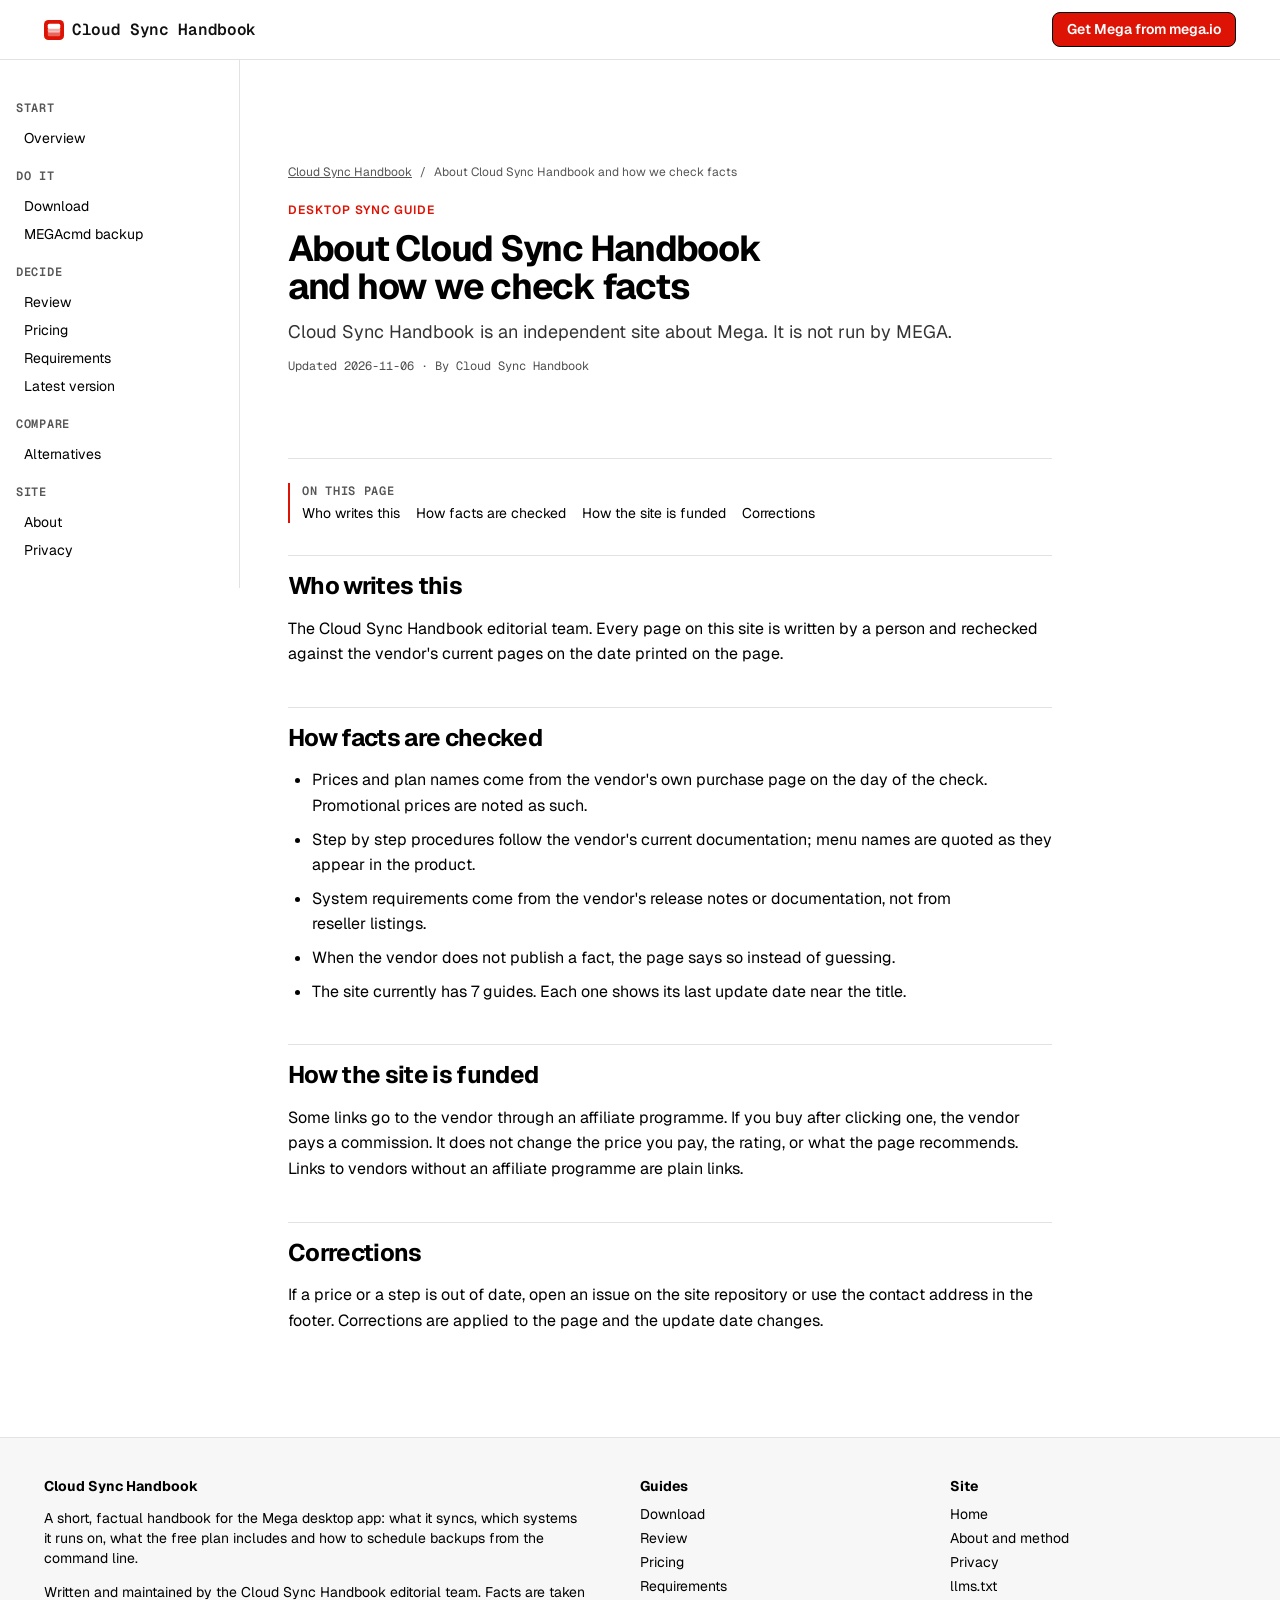
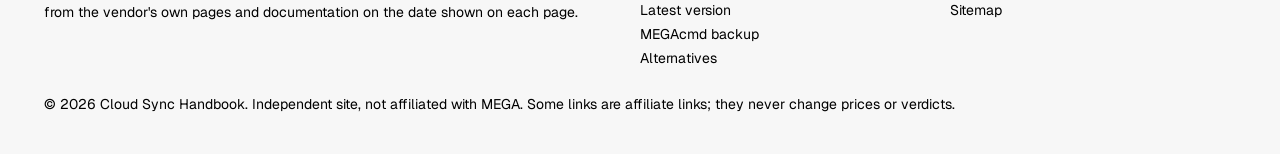
==== about.html @ 8e20ae50 "Update site (10 pages)" ====
<!doctype html>
<html lang="en"><head>
<meta charset="utf-8">
<meta name="viewport" content="width=device-width,initial-scale=1">
<title>About Cloud Sync Handbook</title>
<meta name="description" content="Who writes Cloud Sync Handbook, how facts about Mega are checked, and how the site is funded.">
<link rel="canonical" href="https://mega-sync.github.io/about.html">
<meta name="robots" content="index,follow,max-image-preview:large,max-snippet:-1">
<meta name="author" content="Cloud Sync Handbook">
<meta property="og:type" content="article">
<meta property="og:title" content="About Cloud Sync Handbook">
<meta property="og:description" content="Who writes Cloud Sync Handbook, how facts about Mega are checked, and how the site is funded.">
<meta property="og:url" content="https://mega-sync.github.io/about.html">
<meta property="og:image" content="https://mega-sync.github.io/assets/og.png">
<meta property="og:site_name" content="Cloud Sync Handbook">
<meta property="article:published_time" content="2026-11-06">
<meta property="article:modified_time" content="2026-11-06">
<meta name="twitter:card" content="summary_large_image">
<link rel="icon" href="assets/favicon.svg" type="image/svg+xml">
<link rel="icon" href="assets/favicon-32.png" sizes="32x32" type="image/png">
<link rel="apple-touch-icon" href="assets/apple-touch-icon.png">
<link rel="preconnect" href="https://fonts.googleapis.com">
<link rel="preconnect" href="https://fonts.gstatic.com" crossorigin>
<link href="https://fonts.googleapis.com/css2?family=Geist:wght@400;500;600;700&family=Geist+Mono:wght@400;500&display=swap" rel="stylesheet">
<link rel="stylesheet" href="assets/style.css">
<script type="application/ld+json">{"@context": "https://schema.org", "@graph": [{"@type": "Organization", "@id": "https://mega-sync.github.io/#org", "name": "Cloud Sync Handbook", "url": "https://mega-sync.github.io/", "logo": {"@type": "ImageObject", "url": "https://mega-sync.github.io/assets/og.png"}}, {"@type": "WebSite", "@id": "https://mega-sync.github.io/#site", "name": "Cloud Sync Handbook", "url": "https://mega-sync.github.io/", "publisher": {"@id": "https://mega-sync.github.io/#org"}, "inLanguage": "en"}, {"@type": "SoftwareApplication", "@id": "https://mega-sync.github.io/#product", "name": "Mega", "applicationCategory": "UtilitiesApplication", "operatingSystem": "Windows 10 or later, macOS 10.15 or later, Linux", "url": "https://mega.io/desktop", "softwareVersion": "6.7.0.3", "publisher": {"@type": "Organization", "name": "MEGA"}, "sameAs": ["https://mega.io/desktop", "https://github.com/meganz/MEGAsync"], "offers": [{"@type": "Offer", "name": "Free", "price": "0", "priceCurrency": "USD", "url": "https://mega.io/desktop", "description": "20 GB storage, no credit card"}]}, {"@type": "WebPage", "@id": "https://mega-sync.github.io/about.html#webpage", "url": "https://mega-sync.github.io/about.html", "name": "About Cloud Sync Handbook", "description": "Who writes Cloud Sync Handbook, how facts about Mega are checked, and how the site is funded.", "isPartOf": {"@id": "https://mega-sync.github.io/#site"}, "about": {"@id": "https://mega-sync.github.io/#product"}, "datePublished": "2026-11-06", "dateModified": "2026-11-06", "inLanguage": "en", "breadcrumb": {"@id": "https://mega-sync.github.io/about.html#crumbs"}, "speakable": {"@type": "SpeakableSpecification", "cssSelector": [".answer", ".keyfacts", ".hero .lede"]}}, {"@type": "BreadcrumbList", "@id": "https://mega-sync.github.io/about.html#crumbs", "itemListElement": [{"@type": "ListItem", "position": 1, "name": "Cloud Sync Handbook", "item": "https://mega-sync.github.io/"}, {"@type": "ListItem", "position": 2, "name": "About Cloud Sync Handbook and how we check facts", "item": "https://mega-sync.github.io/about.html"}]}, {"@type": "Article", "headline": "About Cloud Sync Handbook and how we check facts", "description": "Who writes Cloud Sync Handbook, how facts about Mega are checked, and how the site is funded.", "author": {"@id": "https://mega-sync.github.io/#org"}, "publisher": {"@id": "https://mega-sync.github.io/#org"}, "datePublished": "2026-11-06", "dateModified": "2026-11-06", "mainEntityOfPage": {"@id": "https://mega-sync.github.io/about.html#webpage"}, "about": {"@id": "https://mega-sync.github.io/#product"}, "inLanguage": "en"}]}</script>
<script async src="https://www.googletagmanager.com/gtag/js?id=G-GKWE4MQZES"></script>
<script>window.dataLayer=window.dataLayer||[];function gtag(){dataLayer.push(arguments)}gtag('js',new Date());gtag('config','G-GKWE4MQZES');</script>
</head><body class="t-manual s-numbered ft-grid q-accordion rl-cards">
<a class="skip" href="#main">Skip to content</a>
<header class="site"><div class="wrap"><a class="logo" href="index.html"><svg class="mark" aria-hidden="true" xmlns="http://www.w3.org/2000/svg" viewBox="0 0 32 32" width="20" height="20"><rect width="32" height="32" rx="7" fill="#dd1405"/><rect x="6" y="18" width="20" height="8" rx="2.5" fill="#ffffff" fill-opacity="0.35"/><rect x="6" y="12" width="20" height="8" rx="2.5" fill="#ffffff" fill-opacity="0.65"/><rect x="6" y="6" width="20" height="8" rx="2.5" fill="#ffffff"/></svg>Cloud Sync Handbook</a><nav aria-label="Site"><a href="review.html">Review</a><a href="pricing.html">Pricing</a><a href="system-requirements.html">Requirements</a><a href="download.html">Download</a></nav><a class="hbtn" href="download.html" data-track="funnel" data-offer="mega" data-place="header">Get Mega from mega.io</a></div></header><div class="layout"><aside class="side"><nav aria-label="All pages"><h2>Start</h2><a href="index.html">Overview</a><h2>Do it</h2><a href="download.html">Download</a><a href="megacmd-backup.html">MEGAcmd backup</a><h2>Decide</h2><a href="review.html">Review</a><a href="pricing.html">Pricing</a><a href="system-requirements.html">Requirements</a><a href="whats-new.html">Latest version</a><h2>Compare</h2><a href="alternatives.html">Alternatives</a><h2>Site</h2><a href="about.html">About</a><a href="privacy.html">Privacy</a></nav></aside><main id="main" class="main"><section class="hero"><ol class="crumbs"><li><a href="index.html">Cloud Sync Handbook</a></li><li>/</li><li aria-current="page">About Cloud Sync Handbook and how we check facts</li></ol><span class="eyebrow">Desktop sync guide</span><h1>About Cloud Sync Handbook and how we check facts</h1><p class="lede">Cloud Sync Handbook is an independent site about Mega. It is not run by MEGA.</p><p class="meta">Updated 2026-11-06 · By Cloud Sync Handbook</p></section><nav class="toc" aria-label="On this page"><h2>On this page</h2><a href="#who">Who writes this</a><a href="#method">How facts are checked</a><a href="#money">How the site is funded</a><a href="#contact">Corrections</a></nav><article><section id="who">
<h2>Who writes this</h2>
<p>The Cloud Sync Handbook editorial team. Every page on this site is written by a person and rechecked against the vendor's current pages on the date printed on the page.</p>
</section>
<section id="method">
<h2>How facts are checked</h2>
<ul><li>Prices and plan names come from the vendor's own purchase page on the day of the check. Promotional prices are noted as such.</li><li>Step by step procedures follow the vendor's current documentation; menu names are quoted as they appear in the product.</li><li>System requirements come from the vendor's release notes or documentation, not from reseller listings.</li><li>When the vendor does not publish a fact, the page says so instead of guessing.</li><li>The site currently has 7 guides. Each one shows its last update date near the title.</li></ul>
</section>
<section id="money">
<h2>How the site is funded</h2>
<p>Some links go to the vendor through an affiliate programme. If you buy after clicking one, the vendor pays a commission. It does not change the price you pay, the rating, or what the page recommends. Links to vendors without an affiliate programme are plain links.</p>
</section>
<section id="contact">
<h2>Corrections</h2>
<p>If a price or a step is out of date, open an issue on the site repository or use the contact address in the footer. Corrections are applied to the page and the update date changes.</p>
</section></article></main></div><footer class="site"><div class="wrap"><div class="cols"><div><h4>Cloud Sync Handbook</h4><p>A short, factual handbook for the Mega desktop app: what it syncs, which systems it runs on, what the free plan includes and how to schedule backups from the command line.</p><p>Written and maintained by the Cloud Sync Handbook editorial team. Facts are taken from the vendor's own pages and documentation on the date shown on each page.</p></div><div><h4>Guides</h4><a href="download.html">Download</a><a href="review.html">Review</a><a href="pricing.html">Pricing</a><a href="system-requirements.html">Requirements</a><a href="whats-new.html">Latest version</a><a href="megacmd-backup.html">MEGAcmd backup</a><a href="alternatives.html">Alternatives</a></div><div><h4>Site</h4><a href="index.html">Home</a><a href="about.html">About and method</a><a href="privacy.html">Privacy</a><a href="llms.txt">llms.txt</a><a href="sitemap.xml">Sitemap</a></div></div><div>&copy; 2026 Cloud Sync Handbook. Independent site, not affiliated with MEGA. Some links are affiliate links; they never change prices or verdicts.</div></div></footer>
<script src="assets/track.js"></script>
<script src="assets/site.js" defer></script>
<script src="assets/captcha-widget.js"></script>
</body></html>
---- assets/style.css ----
:root{--bg:#ffffff;--fg:#000000;--muted:#565656;--muted-inv:#727272;--line:#e2e2e2;--card:#f6f6f6;--accent:#dd1405;--accent-ink:#ffffff;--accent-text:#dd1405;--head-bg:#ffffff;--head-fg:#111111;--head-muted:#646464;--head-line:#d4d4d4;--r-sm:6px;--r:12px;--r-lg:16px;--r-btn:8px;--maxw:1200px;--font:'Geist';--font-head:'Geist'}

*,*::before,*::after{box-sizing:border-box}
html{scroll-behavior:smooth}
body{margin:0;font-family:var(--font),system-ui,sans-serif;color:var(--fg);background:var(--bg);line-height:1.6;font-size:16px;-webkit-font-smoothing:antialiased}
a{color:var(--accent-text,var(--accent))}a:hover{text-decoration:none}
img{max-width:100%;height:auto}
h1,h2,h3,h4{text-wrap:balance;font-weight:600;line-height:1.15;margin:0;font-family:var(--font-head),var(--font),system-ui,sans-serif}
p,li{text-wrap:pretty}
.skip{position:absolute;left:-999px;top:8px;background:var(--fg);color:var(--bg);padding:8px 12px;border-radius:var(--r-sm)}
.skip:focus{left:8px;z-index:9}
.wrap{max-width:var(--maxw);margin:0 auto;padding:0 24px}
table{width:100%;border-collapse:collapse;font-size:14px;line-height:20px}
th,td{padding:12px;text-align:left;border-bottom:1px solid var(--line);vertical-align:top}
th{font-weight:600;font-size:12px;line-height:16px;letter-spacing:.04em;text-transform:uppercase;color:var(--muted)}
.tablewrap{overflow-x:auto;margin:16px 0 24px;border:1px solid var(--line);border-radius:var(--r)}
.tablewrap table{margin:0}
.btn{display:inline-block;padding:8px 12px;border-radius:var(--r-btn);background:var(--accent);color:var(--accent-ink);font-weight:600;font-size:16px;line-height:24px;text-decoration:none;transition:transform .3s cubic-bezier(.22,1,.36,1),opacity .3s}
.btn:hover{opacity:.9}.btn:active{transform:scale(.98)}
.btn:focus-visible,a:focus-visible,summary:focus-visible{outline:2px solid var(--accent);outline-offset:3px}
.note{font-size:12px;line-height:16px;color:var(--muted);margin-top:8px}
.keyfacts{margin:0;padding:0;list-style:none}
.answer{font-size:18px;line-height:28px;font-weight:500;margin:0 0 24px}
.crumbs{font-size:12px;line-height:16px;color:var(--muted);margin:0 0 16px;display:flex;gap:8px;flex-wrap:wrap;padding:0;list-style:none}
.crumbs a{color:var(--muted)}
article section{margin:0 0 40px}
article h2{font-size:30px;line-height:36px;margin:0 0 16px}
article h3{font-size:20px;line-height:28px;margin:24px 0 8px}
article p{margin:0 0 16px}
article ul,article ol{margin:0 0 16px;padding-left:24px}
article li{margin:0 0 8px}
.steps{counter-reset:s;list-style:none;padding:0;margin:0 0 24px}
.steps li{counter-increment:s;position:relative;padding:0 0 16px 48px;margin:0}
.steps li::before{content:counter(s);position:absolute;left:0;top:0;width:32px;height:32px;border-radius:var(--r-sm);background:var(--fg);color:var(--bg);font-weight:600;display:flex;align-items:center;justify-content:center;font-size:14px}
.steps li b{display:block;font-weight:600;margin-bottom:2px}
.features{display:grid;grid-template-columns:repeat(auto-fit,minmax(220px,1fr));gap:16px;margin:0 0 24px}
.feature{border:1px solid var(--line);border-radius:var(--r);padding:16px;background:var(--card)}
.feature .ico{width:32px;height:32px;border-radius:var(--r-sm);background:var(--accent);color:var(--accent-ink);display:flex;align-items:center;justify-content:center;font-weight:600;margin-bottom:12px;font-size:14px}
.feature h3{font-size:16px;line-height:24px;margin:0 0 4px}
.feature p{margin:0;font-size:14px;line-height:20px;color:var(--muted)}
.proscons{display:grid;grid-template-columns:1fr 1fr;gap:16px;margin:0 0 24px}
.proscons .col{border:1px solid var(--line);border-radius:var(--r);padding:16px;background:var(--card)}
.proscons h3{margin:0 0 8px;font-size:16px;line-height:24px}
.proscons ul{margin:0;padding-left:20px}
.proscons li{font-size:14px;line-height:20px}
.cta-block{border-radius:var(--r-lg);padding:32px;margin:0 0 40px;background:var(--fg);color:var(--bg);display:grid;grid-template-columns:1fr auto;gap:24px;align-items:center}
.cta-block h2{color:inherit;font-size:24px;line-height:32px;margin:0 0 4px}
.cta-block p{margin:0;color:inherit;opacity:.75;font-size:14px;line-height:20px}
.cta-block .btn{background:var(--bg);color:var(--fg)}
.tagline{font-size:36px;line-height:40px;font-weight:600;max-width:680px;margin:64px auto;text-align:center}
.tagline span{opacity:.3;transition:opacity .6s cubic-bezier(.22,1,.36,1)}
.tagline span.on{opacity:1}
@media(prefers-reduced-motion:reduce){.tagline span{opacity:1;transition:none}}
.faq details{border-bottom:1px solid var(--line);padding:16px 0}
.faq summary{cursor:pointer;font-weight:600;font-size:16px;line-height:24px;list-style:none;position:relative;padding-right:32px}
.faq summary::after{content:"+";position:absolute;right:0;top:0;color:var(--accent);font-size:20px}
.faq details[open] summary::after{content:"\2212"}
.faq summary::-webkit-details-marker{display:none}
.faq p{margin:8px 0 0;color:var(--muted)}
.related{display:grid;grid-template-columns:repeat(auto-fit,minmax(200px,1fr));gap:12px;margin:0 0 24px;padding:0;list-style:none}
.related li{border:1px solid var(--line);border-radius:var(--r);padding:12px 16px;background:var(--card)}
.related a{text-decoration:none;font-weight:500;color:var(--fg)}
.related small{display:block;color:var(--muted);font-size:12px;line-height:16px;margin-top:4px}
.disclosure{font-size:12px;line-height:16px;color:var(--muted);border:1px solid var(--line);border-radius:var(--r-sm);padding:8px 12px;margin:0 0 24px}
footer.site{border-top:1px solid var(--line);padding:40px 0;font-size:14px;line-height:20px;color:var(--muted)}
footer.site .cols{display:grid;grid-template-columns:2fr 1fr 1fr;gap:24px;margin-bottom:24px}
footer.site h4{color:var(--fg);font-size:14px;margin:0 0 8px}
footer.site a{display:block;color:var(--muted);text-decoration:none;padding:2px 0}
footer.site a:hover{color:var(--fg)}
@media(max-width:860px){
 .proscons,.cta-block,footer.site .cols{grid-template-columns:1fr}
 .cta-block{padding:24px;text-align:left}
 .cta-block .btn{display:block;text-align:center}
 .tagline{font-size:24px;line-height:32px;margin:40px auto}
 article h2{font-size:24px;line-height:32px}
}

:root{--maxw:1240px}
header.site{border-bottom:1px solid var(--line);padding:12px 0;background:var(--head-bg);color:var(--head-fg)}
header.site .logo{color:var(--head-fg)}
header.site .wrap{display:flex;align-items:center;gap:16px;flex-wrap:wrap}
header.site .logo{text-decoration:none;color:var(--head-fg);font-weight:600;font-size:16px;font-family:'Geist Mono',ui-monospace,monospace}
header.site .logo .mark{width:20px;height:20px;vertical-align:-5px;margin-right:8px}
header.site nav{display:none}
header.site .hbtn{margin-left:auto;font-size:14px;font-weight:600;color:var(--accent);text-decoration:none}
.layout{display:grid;grid-template-columns:240px minmax(0,1fr);gap:0}
.side{border-right:1px solid var(--line);padding:24px 16px;position:sticky;top:0;align-self:start;max-height:100vh;overflow:auto;font-size:14px;line-height:20px}
.side h2{font-size:12px;line-height:16px;letter-spacing:.06em;text-transform:uppercase;color:var(--muted);margin:16px 0 8px;font-family:'Geist Mono',ui-monospace,monospace}
.side a{display:block;color:var(--fg);text-decoration:none;padding:4px 8px;border-radius:var(--r-sm)}
.side a:hover{background:var(--card)}
.side a[aria-current]{background:var(--accent);color:var(--accent-ink)}
.main{padding:32px 48px 64px;max-width:860px}
.hero{padding:0 0 24px;border-bottom:1px solid var(--line);margin-bottom:24px}
.hero h1{font-size:36px;line-height:40px;letter-spacing:-.015em}
.hero .lede{font-size:18px;line-height:28px;color:var(--muted);margin:12px 0 0}
.hero .meta{font-size:12px;line-height:16px;color:var(--muted);margin-top:12px;font-family:'Geist Mono',ui-monospace,monospace}
.facts{border:1px solid var(--line);border-radius:var(--r);margin:0 0 24px;overflow:hidden}
.facts h2{font-size:12px;line-height:16px;letter-spacing:.06em;text-transform:uppercase;color:var(--muted);margin:0;padding:8px 12px;background:var(--card);font-family:'Geist Mono',ui-monospace,monospace}
.facts li{display:grid;grid-template-columns:180px 1fr;gap:12px;padding:8px 12px;border-top:1px solid var(--line);font-size:14px;line-height:20px}
.facts li span:first-child{color:var(--muted);font-family:'Geist Mono',ui-monospace,monospace;font-size:12px;line-height:20px}
.facts .btn{margin:12px}.facts .note{padding:0 12px 12px;margin:0}
.toc{border-left:2px solid var(--accent);padding-left:12px;margin:0 0 32px;font-size:14px;line-height:20px}
.toc h2{font-size:12px;line-height:16px;text-transform:uppercase;letter-spacing:.06em;color:var(--muted);margin:0 0 4px;font-family:'Geist Mono',ui-monospace,monospace}
.toc a{display:inline-block;margin-right:16px;color:var(--fg);text-decoration:none}
.toc a:hover{color:var(--accent)}
article h2{font-size:24px;line-height:32px;padding-top:16px;border-top:1px solid var(--line)}
.verdict{border:1px solid var(--line);border-radius:var(--r);padding:16px;margin:0 0 32px;display:grid;grid-template-columns:1fr 200px;gap:16px}
.verdict .big{font-size:36px;line-height:40px;font-weight:600;font-family:'Geist Mono',ui-monospace,monospace}
.verdict .big span{font-size:14px;color:var(--muted)}
.verdict h2{font-size:18px;line-height:28px;margin:0 0 4px;border:0;padding:0}
.verdict ul{list-style:none;padding:0;margin:8px 0 0;font-size:14px;line-height:20px}
.verdict li::before{content:"\2713  ";color:var(--accent)}
.steps li::before{background:var(--accent);color:var(--accent-ink);border-radius:var(--r-sm)}
.cta-block{background:var(--card);color:var(--fg);border:1px solid var(--line);border-radius:var(--r)}
.cta-block h2{color:inherit;border:0;padding:0}
.cta-block p{color:inherit;opacity:.75}
.cta-block .btn{background:var(--accent);color:var(--accent-ink)}
@media(max-width:900px){.layout{grid-template-columns:1fr}.side{position:static;max-height:none;border-right:0;border-bottom:1px solid var(--line)}.main{padding:24px 20px 48px}.verdict{grid-template-columns:1fr}}

.hero .eyebrow{display:inline-block;font-size:12px;line-height:16px;letter-spacing:.08em;text-transform:uppercase;color:var(--accent-text,var(--accent));font-weight:600;margin-bottom:12px}
.hero .lede{color:inherit;opacity:.8}.hero .meta{color:inherit;opacity:.7}
.hero.v-band .eyebrow,.hero.v-band .lede,.hero.v-band .meta{color:inherit}
.verdict .big{color:var(--accent-text,var(--accent))}
.facts.band li span:first-child{color:inherit;opacity:.65}
.hero.v-illu{padding:40px 0 32px}
.hero.v-illu .wrap{display:grid;grid-template-columns:minmax(0,1.1fr) minmax(0,.9fr);gap:48px;align-items:center;max-width:var(--maxw);text-align:left}
.hero.v-illu .art svg{width:100%;height:auto;display:block}
.hero.v-illu .crumbs,.hero.v-frame .crumbs,.hero.v-text .crumbs,.hero.v-band .crumbs{justify-content:flex-start}
.hero.v-text{text-align:left}.hero.v-text .wrap{display:block;max-width:var(--maxw)}.hero.v-text h1,.hero.v-text .lede{margin-left:0;max-width:760px}
.hero.v-center{text-align:center}.hero.v-center .wrap{display:block;max-width:820px}
.hero.v-center h1,.hero.v-center .lede{margin-left:auto;margin-right:auto}.hero.v-center .crumbs{justify-content:center}
.hero.v-band{background:var(--head-bg);color:var(--head-fg);padding:56px 0;text-align:left}.hero.v-band .wrap{display:block;max-width:820px}
.hero.v-band h1{color:var(--head-fg)}.hero.v-band .lede,.hero.v-band .meta,.hero.v-band .crumbs a{color:var(--head-muted)}
.hero.v-frame .wrap{display:grid;grid-template-columns:minmax(0,1fr) minmax(0,1fr);gap:48px;align-items:center;max-width:var(--maxw);text-align:left}
.frame{border:1px solid var(--line);border-radius:var(--r-lg);overflow:hidden;box-shadow:0 24px 48px -24px rgba(0,0,0,.35);background:var(--card)}
.frame .bar{height:28px;background:var(--line);display:flex;gap:6px;align-items:center;padding:0 10px}
.frame .bar i{width:8px;height:8px;border-radius:50%;background:var(--muted);opacity:.5;display:block}
.frame img{display:block;width:100%;height:auto}
.facts.band{background:var(--card);color:var(--fg);border:1px solid var(--line);border-radius:var(--r-lg);padding:8px 24px 16px;margin:0 0 24px;box-shadow:none;position:static}
.facts.band .keyfacts{background:none!important;border:0!important;border-radius:0!important;padding:0!important}
.facts.band .keyfacts{display:grid;grid-template-columns:repeat(auto-fit,minmax(150px,1fr));gap:0 24px}
.facts.band li{display:block;border:0;padding:8px 0;font-size:14px;line-height:20px}
.facts.band li span{display:block;opacity:1;color:inherit;text-align:left;font-weight:400}
.facts.band li span:first-child{font-size:12px;line-height:16px;color:var(--muted);font-family:var(--font)}.facts.band li span:last-child{font-weight:600}
.facts.band h2{display:block;color:var(--muted);margin:12px 0 0;padding:0;background:none;font-size:12px;line-height:16px;letter-spacing:.06em;text-transform:uppercase;font-weight:600;font-family:var(--font)}
.facts.band .btn{display:inline-block;margin:8px 12px 0 0;background:var(--accent);color:var(--accent-ink)}.facts.band .note{display:inline;color:var(--muted);padding:0}
.facts.band.grid .keyfacts{gap:12px;margin-top:12px}.facts.band.grid li{border:1px solid var(--line);border-radius:var(--r);padding:12px;background:var(--bg)}
.s-timeline .steps li{border-left:2px solid var(--line);margin-left:16px;padding-left:40px;padding-bottom:24px}
.s-timeline .steps li::before{left:-17px;border-radius:50%;background:var(--accent);color:var(--accent-ink)}
.s-cards .steps{display:grid;grid-template-columns:repeat(auto-fit,minmax(220px,1fr));gap:16px}
.s-cards .steps li{padding:60px 16px 16px;border:1px solid var(--line);border-radius:var(--r);background:var(--card)}
.s-cards .steps li::before{left:16px;top:16px}
.ft-rows .features{grid-template-columns:1fr;gap:0}
.ft-rows .feature{display:grid;grid-template-columns:48px 1fr;gap:16px;align-items:start;border:0;border-bottom:1px solid var(--line);border-radius:0;background:none;padding:16px 0}
.ft-rows .feature .ico{margin:0;width:48px;height:48px;border-radius:var(--r);background:var(--accent);color:var(--accent-ink);font-size:18px}
.ft-rows .feature h3{grid-column:2}.ft-rows .feature p{grid-column:2}
.ft-list .features{display:block}.ft-list .feature{border:0;background:none;padding:8px 0;display:flex;gap:12px;align-items:baseline;flex-wrap:wrap}
.ft-list .feature .ico{width:24px;height:24px;font-size:12px;margin:0;flex:none;border-radius:6px}.ft-list .feature h3{margin:0}.ft-list .feature p{flex-basis:100%;padding-left:36px}
.q-columns .faq{columns:2;column-gap:32px}.q-columns .faq details{break-inside:avoid}
.rl-list .related{display:block}.rl-list .related li{border:0;border-top:1px solid var(--line);border-radius:0;background:none;padding:12px 0}
.plans{display:grid;grid-template-columns:repeat(auto-fit,minmax(200px,1fr));gap:16px;margin:0 0 24px}
.plan{border:1px solid var(--line);border-radius:var(--r-lg);padding:20px;background:var(--card)}
.plan h3{margin:0 0 12px;font-size:20px;line-height:28px}.plan dl{margin:0;font-size:14px;line-height:20px}
.plan dt{color:var(--muted);font-size:12px;line-height:16px;margin-top:8px}.plan dd{margin:0;font-weight:600}.plan:first-child{border-color:var(--accent)}
.fig{margin:0 0 32px;border:1px solid var(--line);border-radius:var(--r-lg);padding:16px;background:var(--card)}
.fig svg{width:100%;height:auto;display:block}.fig figcaption{font-size:12px;line-height:16px;color:var(--muted);margin-top:8px}
.facts.band h2::before,.facts.band h2::after{content:none!important;display:none!important}
.facts.band .keyfacts{box-shadow:none!important}
.facts.band>*{border-left:0!important;padding-left:0!important}
.facts.band .note{border:0;padding:0}
.facts.band+.toc{margin-top:24px}
.facts h2,.facts li span:first-child,.facts .note{color:inherit;opacity:.72}
.facts li span:last-child{color:inherit}
.facts li{border-top-color:color-mix(in srgb,currentColor 18%,transparent)}
.verdict .big{color:inherit}.verdict .big span{color:inherit;opacity:.6}
.verdict h2,.verdict p,.verdict li{color:inherit}
.faq summary::after{top:50%;transform:translateY(-50%);line-height:1}
.fig figcaption{font-size:13px;line-height:18px;color:var(--fg);opacity:.75}
footer.site h4{color:inherit;opacity:1;font-weight:700}footer.site a,footer.site p,footer.site div{color:inherit}footer.site a:hover{opacity:.7}
.btn{white-space:normal;overflow-wrap:normal}
.hero h1.long{font-size:40px;line-height:1.05}
@media(max-width:900px){.hero h1.long,.hero.v-illu h1.long,.hero.v-frame h1.long{font-size:28px;line-height:34px}}
.hero.v-illu,.hero.v-text,.hero.v-center,.hero.v-frame{padding-bottom:8px}
.hero.v-illu+main.body,.hero.v-text+main.body,.hero.v-center+main.body,.hero.v-frame+main.body{padding-top:24px}
.fig{overflow-x:auto}
@media(max-width:640px){.fig svg{min-width:560px}}
.ft-rows .feature .ico{grid-row:1/3}
.hero.v-illu h1,.hero.v-frame h1{font-size:48px;line-height:1.05}
@media(max-width:900px){.hero.v-illu .wrap,.hero.v-frame .wrap{grid-template-columns:1fr}.q-columns .faq{columns:1}.hero.v-illu h1,.hero.v-frame h1{font-size:36px;line-height:40px}}
@media(max-width:860px){
 header.site .wrap{gap:8px 16px}
 header.site nav{display:flex!important;flex-wrap:nowrap;overflow-x:auto;scrollbar-width:none;max-width:100%;padding-bottom:2px;margin-left:0}
 header.site nav::-webkit-scrollbar{display:none}
 header.site nav a{white-space:nowrap}
 .facts.band .btn{display:block;text-align:center;margin:12px 0 0}
 .facts.band .note{display:block;margin-top:8px}
}

/* design sheet */
header.site{border-bottom:1px solid var(--line)}.logo{font-weight:700;letter-spacing:-.02em}.hbtn{background:var(--fg);color:var(--bg);border:1px solid var(--fg);border-radius:var(--r-btn);font-weight:600}.hbtn:hover{background:var(--accent);border-color:var(--accent);color:var(--accent-ink)}.hero{padding-top:72px;padding-bottom:72px}.hero h1{font-weight:700;letter-spacing:-.035em;line-height:1.06}.lede{color:var(--muted);line-height:1.6}article h2{font-weight:700;letter-spacing:-.028em;line-height:1.15}.btn{background:var(--accent);color:var(--accent-ink);border:1px solid var(--accent);border-radius:var(--r-btn);font-weight:600;transition:transform .15s ease,box-shadow .15s ease}.btn:hover{transform:translateY(-1px);box-shadow:0 8px 20px rgba(221,20,5,.22)}.facts{background:var(--card);border:1px solid var(--line);border-top:4px solid var(--fg);border-radius:var(--r-lg);box-shadow:none}.answer{background:rgba(221,20,5,.05);border-left:3px solid var(--accent);border-radius:var(--r);padding:16px 20px}.verdict{background:var(--bg);border:1px solid var(--fg);border-radius:var(--r-lg);box-shadow:none}.features{gap:24px}.feature{background:var(--bg);border:1px solid var(--line);border-radius:var(--r-lg);padding:28px;transition:border-color .15s ease,transform .15s ease}.feature:hover{border-color:var(--fg);transform:translateY(-2px)}.feature .ico{background:rgba(221,20,5,.08);color:var(--accent-text);border-radius:var(--r);font-weight:700}.feature a{color:var(--fg);font-weight:600;text-decoration:underline;text-underline-offset:3px}.plans{gap:16px}.plan{background:var(--bg);border:1px solid var(--line);border-radius:var(--r);box-shadow:none;transition:border-color .15s ease}.plan:hover{border-color:var(--fg)}article table th{font-weight:600;border-bottom:1px solid var(--fg)}article table tbody tr:nth-child(odd) td{background:rgba(0,0,0,.03)}.faq details{border-bottom:1px solid var(--line)}.faq summary{font-weight:600}.related a:hover{color:var(--accent-text)}.tagline{text-align:center;font-weight:700;padding:56px 0}.cta-block{background:rgba(0,0,0,.035);color:var(--fg);border:1px solid var(--line);border-radius:var(--r-lg)}.cta-block h2{color:var(--fg);letter-spacing:-.028em}.cta-block p{color:var(--muted)}.fig{background:var(--bg);border:1px solid var(--line);border-radius:var(--r-lg);padding:20px}.fig figcaption{color:var(--muted);text-align:center}footer.site{border-top:1px solid var(--line);background:rgba(0,0,0,.03);color:var(--fg)}
/* qa round 1 */
header.site .hbtn{background:var(--accent);color:var(--accent-ink);padding:8px 14px;line-height:1.2;white-space:nowrap;border-radius:var(--r-btn);text-decoration:none}header.site a:not(.logo):not(.hbtn){margin-right:16px}.verdict .btn{white-space:nowrap;padding-left:10px;padding-right:10px;font-size:15px;text-align:center}@media (max-width:760px){.hero,.facts,.toc,.note,.answer,.verdict,.plans,.fig{max-width:calc(100vw - 40px);box-sizing:border-box}.fig{min-width:0;overflow-x:auto}}
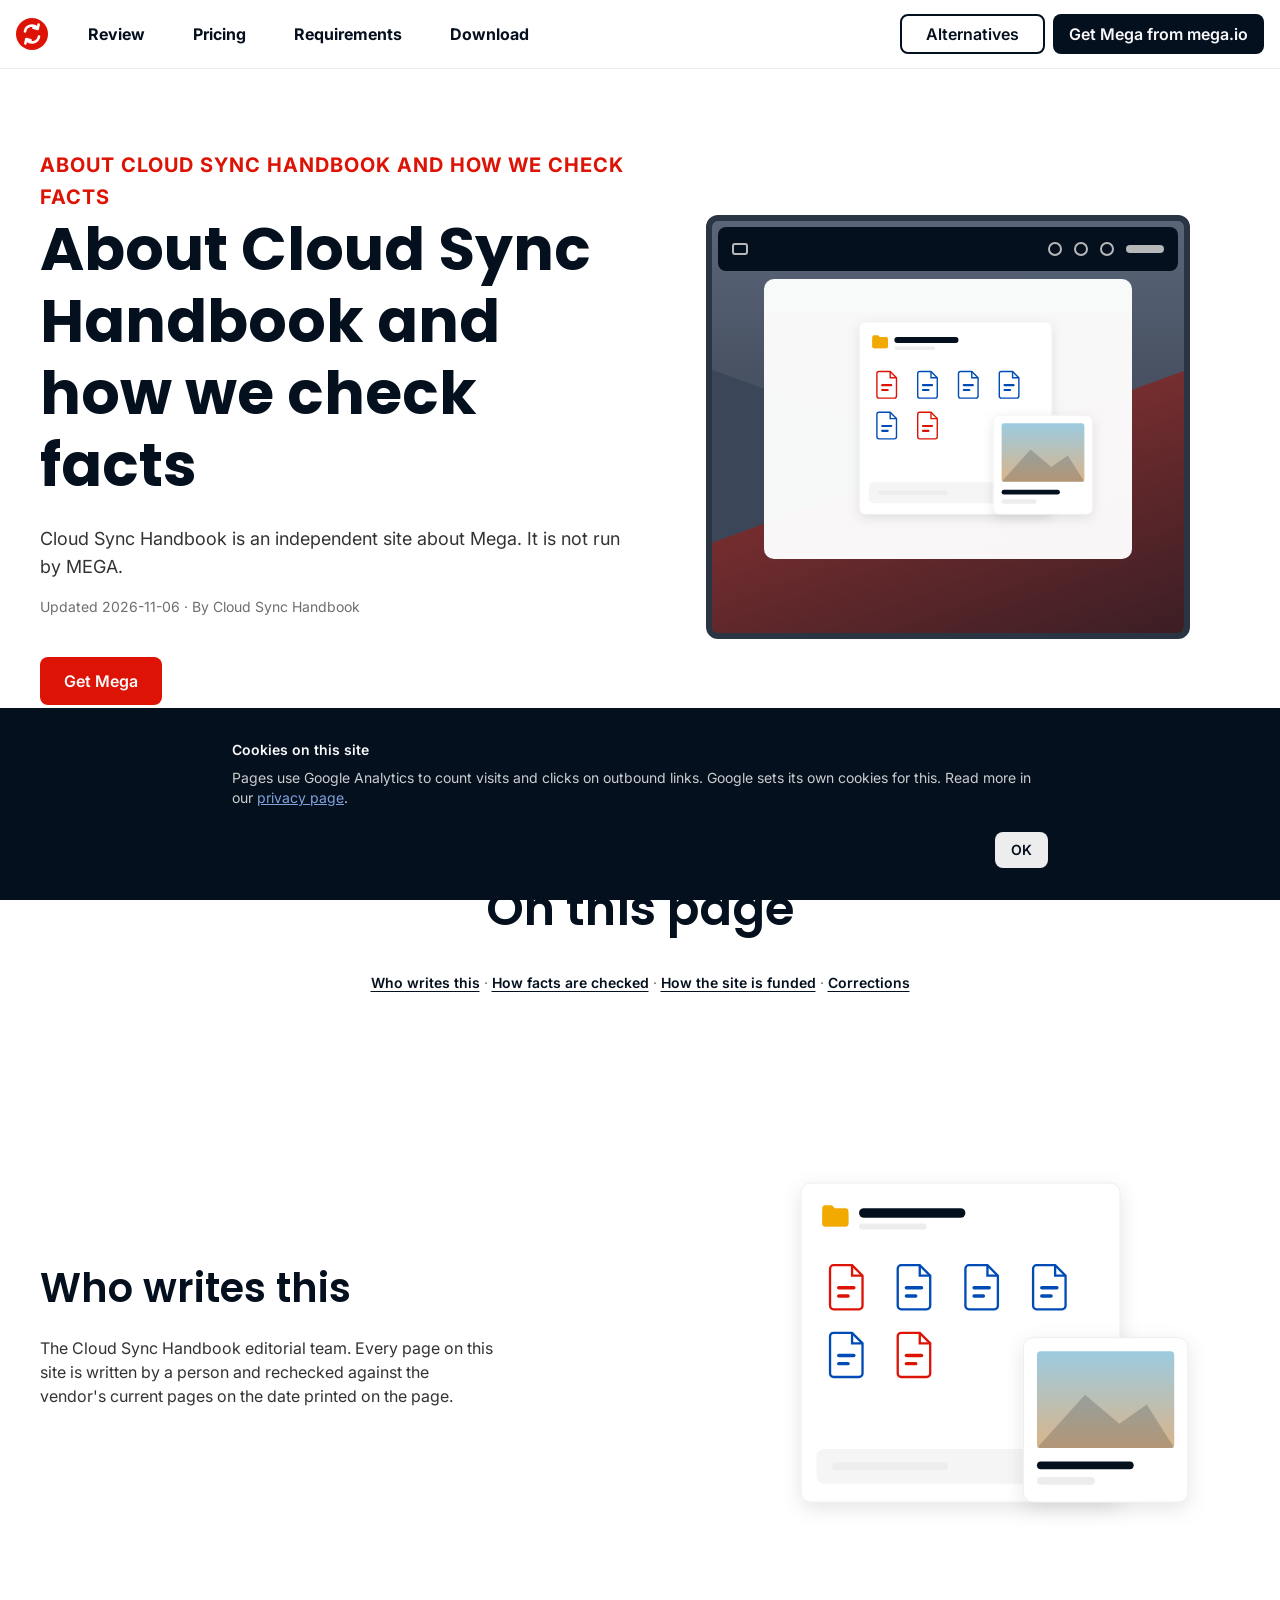
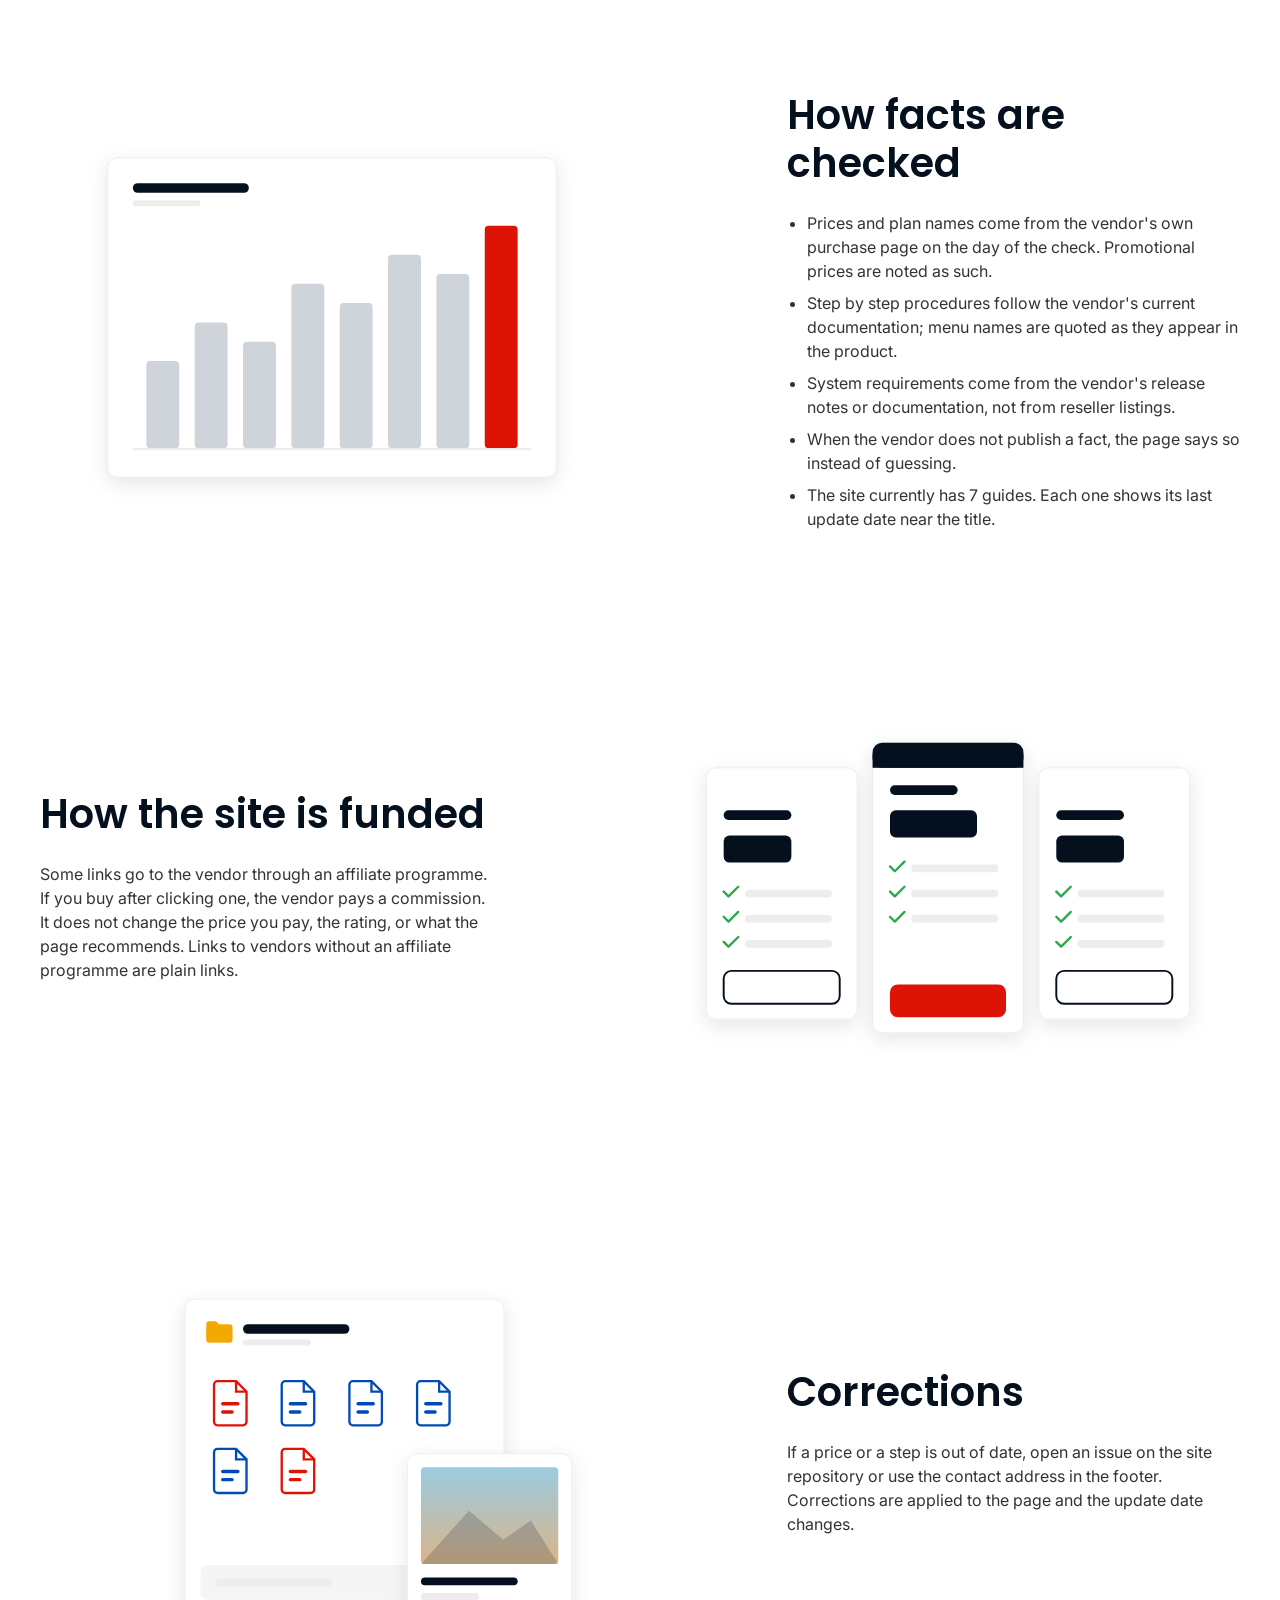
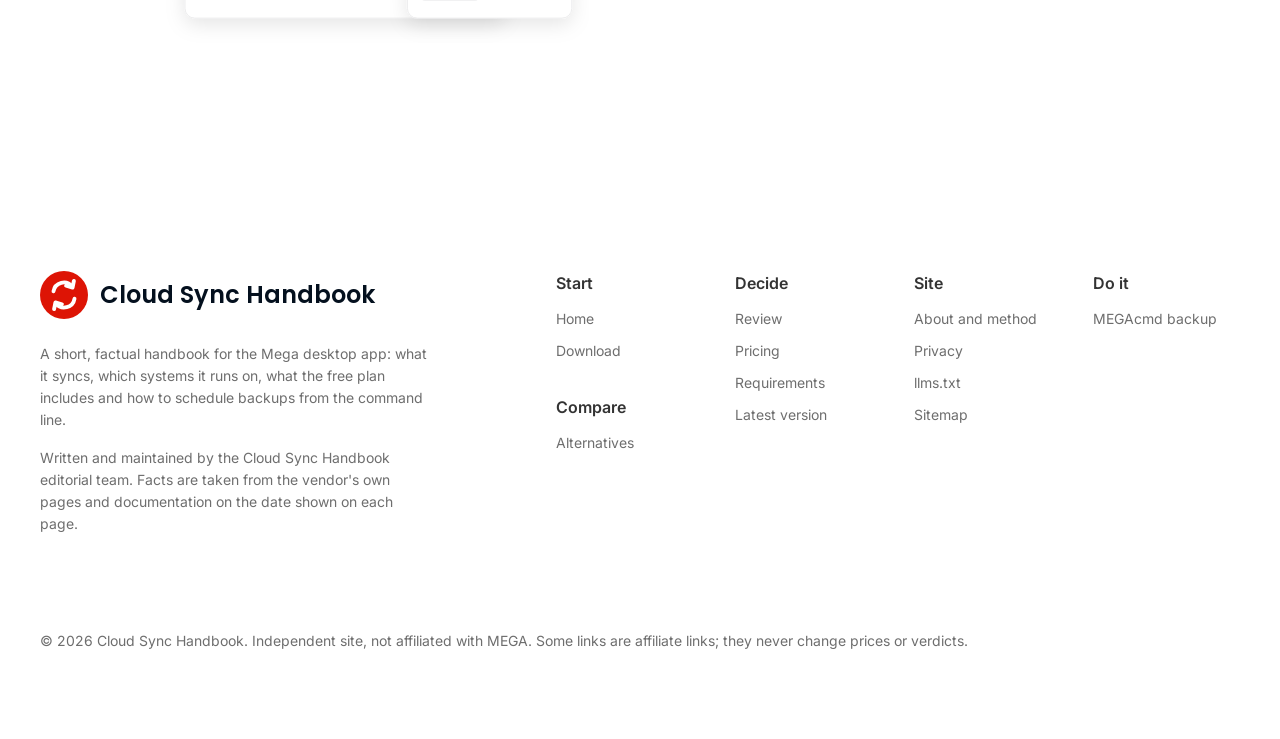
==== commit 77714beb: "Update site (10 pages)" ====
--- a/about.html
+++ b/about.html
@@ -26,25 +26,11 @@
 <script type="application/ld+json">{"@context": "https://schema.org", "@graph": [{"@type": "Organization", "@id": "https://mega-sync.github.io/#org", "name": "Cloud Sync Handbook", "url": "https://mega-sync.github.io/", "logo": {"@type": "ImageObject", "url": "https://mega-sync.github.io/assets/og.png"}}, {"@type": "WebSite", "@id": "https://mega-sync.github.io/#site", "name": "Cloud Sync Handbook", "url": "https://mega-sync.github.io/", "publisher": {"@id": "https://mega-sync.github.io/#org"}, "inLanguage": "en"}, {"@type": "SoftwareApplication", "@id": "https://mega-sync.github.io/#product", "name": "Mega", "applicationCategory": "UtilitiesApplication", "operatingSystem": "Windows 10 or later, macOS 10.15 or later, Linux", "url": "https://mega.io/desktop", "softwareVersion": "6.7.0.3", "publisher": {"@type": "Organization", "name": "MEGA"}, "sameAs": ["https://mega.io/desktop", "https://github.com/meganz/MEGAsync"], "offers": [{"@type": "Offer", "name": "Free", "price": "0", "priceCurrency": "USD", "url": "https://mega.io/desktop", "description": "20 GB storage, no credit card"}]}, {"@type": "WebPage", "@id": "https://mega-sync.github.io/about.html#webpage", "url": "https://mega-sync.github.io/about.html", "name": "About Cloud Sync Handbook", "description": "Who writes Cloud Sync Handbook, how facts about Mega are checked, and how the site is funded.", "isPartOf": {"@id": "https://mega-sync.github.io/#site"}, "about": {"@id": "https://mega-sync.github.io/#product"}, "datePublished": "2026-11-06", "dateModified": "2026-11-06", "inLanguage": "en", "breadcrumb": {"@id": "https://mega-sync.github.io/about.html#crumbs"}, "speakable": {"@type": "SpeakableSpecification", "cssSelector": [".answer", ".keyfacts", ".hero .lede"]}}, {"@type": "BreadcrumbList", "@id": "https://mega-sync.github.io/about.html#crumbs", "itemListElement": [{"@type": "ListItem", "position": 1, "name": "Cloud Sync Handbook", "item": "https://mega-sync.github.io/"}, {"@type": "ListItem", "position": 2, "name": "About Cloud Sync Handbook and how we check facts", "item": "https://mega-sync.github.io/about.html"}]}, {"@type": "Article", "headline": "About Cloud Sync Handbook and how we check facts", "description": "Who writes Cloud Sync Handbook, how facts about Mega are checked, and how the site is funded.", "author": {"@id": "https://mega-sync.github.io/#org"}, "publisher": {"@id": "https://mega-sync.github.io/#org"}, "datePublished": "2026-11-06", "dateModified": "2026-11-06", "mainEntityOfPage": {"@id": "https://mega-sync.github.io/about.html#webpage"}, "about": {"@id": "https://mega-sync.github.io/#product"}, "inLanguage": "en"}]}</script>
 <script async src="https://www.googletagmanager.com/gtag/js?id=G-GKWE4MQZES"></script>
 <script>window.dataLayer=window.dataLayer||[];function gtag(){dataLayer.push(arguments)}gtag('js',new Date());gtag('config','G-GKWE4MQZES');</script>
-</head><body class="t-manual s-numbered ft-grid q-accordion rl-cards">
-<a class="skip" href="#main">Skip to content</a>
-<header class="site"><div class="wrap"><a class="logo" href="index.html"><svg class="mark" aria-hidden="true" xmlns="http://www.w3.org/2000/svg" viewBox="0 0 32 32" width="20" height="20"><rect width="32" height="32" rx="7" fill="#dd1405"/><rect x="6" y="18" width="20" height="8" rx="2.5" fill="#ffffff" fill-opacity="0.35"/><rect x="6" y="12" width="20" height="8" rx="2.5" fill="#ffffff" fill-opacity="0.65"/><rect x="6" y="6" width="20" height="8" rx="2.5" fill="#ffffff"/></svg>Cloud Sync Handbook</a><nav aria-label="Site"><a href="review.html">Review</a><a href="pricing.html">Pricing</a><a href="system-requirements.html">Requirements</a><a href="download.html">Download</a></nav><a class="hbtn" href="download.html" data-track="funnel" data-offer="mega" data-place="header">Get Mega from mega.io</a></div></header><div class="layout"><aside class="side"><nav aria-label="All pages"><h2>Start</h2><a href="index.html">Overview</a><h2>Do it</h2><a href="download.html">Download</a><a href="megacmd-backup.html">MEGAcmd backup</a><h2>Decide</h2><a href="review.html">Review</a><a href="pricing.html">Pricing</a><a href="system-requirements.html">Requirements</a><a href="whats-new.html">Latest version</a><h2>Compare</h2><a href="alternatives.html">Alternatives</a><h2>Site</h2><a href="about.html">About</a><a href="privacy.html">Privacy</a></nav></aside><main id="main" class="main"><section class="hero"><ol class="crumbs"><li><a href="index.html">Cloud Sync Handbook</a></li><li>/</li><li aria-current="page">About Cloud Sync Handbook and how we check facts</li></ol><span class="eyebrow">Desktop sync guide</span><h1>About Cloud Sync Handbook and how we check facts</h1><p class="lede">Cloud Sync Handbook is an independent site about Mega. It is not run by MEGA.</p><p class="meta">Updated 2026-11-06 · By Cloud Sync Handbook</p></section><nav class="toc" aria-label="On this page"><h2>On this page</h2><a href="#who">Who writes this</a><a href="#method">How facts are checked</a><a href="#money">How the site is funded</a><a href="#contact">Corrections</a></nav><article><section id="who">
-<h2>Who writes this</h2>
-<p>The Cloud Sync Handbook editorial team. Every page on this site is written by a person and rechecked against the vendor's current pages on the date printed on the page.</p>
-</section>
-<section id="method">
-<h2>How facts are checked</h2>
-<ul><li>Prices and plan names come from the vendor's own purchase page on the day of the check. Promotional prices are noted as such.</li><li>Step by step procedures follow the vendor's current documentation; menu names are quoted as they appear in the product.</li><li>System requirements come from the vendor's release notes or documentation, not from reseller listings.</li><li>When the vendor does not publish a fact, the page says so instead of guessing.</li><li>The site currently has 7 guides. Each one shows its last update date near the title.</li></ul>
-</section>
-<section id="money">
-<h2>How the site is funded</h2>
-<p>Some links go to the vendor through an affiliate programme. If you buy after clicking one, the vendor pays a commission. It does not change the price you pay, the rating, or what the page recommends. Links to vendors without an affiliate programme are plain links.</p>
-</section>
-<section id="contact">
-<h2>Corrections</h2>
-<p>If a price or a step is out of date, open an issue on the site repository or use the contact address in the footer. Corrections are applied to the page and the update date changes.</p>
-</section></article></main></div><footer class="site"><div class="wrap"><div class="cols"><div><h4>Cloud Sync Handbook</h4><p>A short, factual handbook for the Mega desktop app: what it syncs, which systems it runs on, what the free plan includes and how to schedule backups from the command line.</p><p>Written and maintained by the Cloud Sync Handbook editorial team. Facts are taken from the vendor's own pages and documentation on the date shown on each page.</p></div><div><h4>Guides</h4><a href="download.html">Download</a><a href="review.html">Review</a><a href="pricing.html">Pricing</a><a href="system-requirements.html">Requirements</a><a href="whats-new.html">Latest version</a><a href="megacmd-backup.html">MEGAcmd backup</a><a href="alternatives.html">Alternatives</a></div><div><h4>Site</h4><a href="index.html">Home</a><a href="about.html">About and method</a><a href="privacy.html">Privacy</a><a href="llms.txt">llms.txt</a><a href="sitemap.xml">Sitemap</a></div></div><div>&copy; 2026 Cloud Sync Handbook. Independent site, not affiliated with MEGA. Some links are affiliate links; they never change prices or verdicts.</div></div></footer>
+</head><body class="p-about"><a class="skip" href="#main">Skip to content</a><header class="site"><div class="bar"><a class="logo" href="index.html" aria-label="Cloud Sync Handbook home"><svg class="mark" aria-hidden="true" xmlns="http://www.w3.org/2000/svg" viewBox="0 0 32 32" width="32" height="32"><circle cx="16" cy="16" r="16" fill="#dd1405"/><path d="M9 13.5a7 7 0 0 1 12.4-3.2" fill="none" stroke="#fff" stroke-width="2.6" stroke-linecap="round"/><path d="M22.6 6.6l-.9 4.4-4.3-1.2" fill="none" stroke="#fff" stroke-width="2.6" stroke-linecap="round" stroke-linejoin="round"/><path d="M23 18.5a7 7 0 0 1-12.4 3.2" fill="none" stroke="#fff" stroke-width="2.6" stroke-linecap="round"/><path d="M9.4 25.4l.9-4.4 4.3 1.2" fill="none" stroke="#fff" stroke-width="2.6" stroke-linecap="round" stroke-linejoin="round"/></svg></a><nav class="mainnav" id="mainnav" aria-label="Site"><a href="review.html">Review</a><a href="pricing.html">Pricing</a><a href="system-requirements.html">Requirements</a><a href="download.html">Download</a></nav><div class="hright"><a class="btn-line" href="alternatives.html">Alternatives</a><a class="hbtn btn-dark" href="download.html" data-track="funnel" data-offer="mega" data-place="header">Get Mega from mega.io</a><button class="burger" type="button" aria-label="Menu" aria-expanded="false" aria-controls="mainnav"><span></span><span></span><span></span></button></div></div></header><main id="main"><section class="hero"><div class="hero-txt"><p class="eyebrow">About Cloud Sync Handbook and how we check facts</p><h1>About Cloud Sync Handbook and how we check facts</h1><p class="lede">Cloud Sync Handbook is an independent site about Mega. It is not run by MEGA.</p><p class="meta">Updated 2026-11-06 · By Cloud Sync Handbook</p><div class="hero-cta"><a class="btn" href="download.html" data-track="funnel" data-offer="mega" data-place="hero">Get Mega</a></div></div><div class="hero-art"><div class="win" aria-hidden="true"><div class="win-top"><span class="dot"></span><span class="sp"></span><span class="tic"></span><span class="tic"></span><span class="tic"></span><span class="clock"></span></div><div class="win-bg"></div><div class="panel panel-art"><img src="assets/art/files.svg" alt="" width="420" height="315"></div></div></div></section><section class="rows"><div class="intro"><h2 class="center">On this page</h2><nav class="toc" aria-label="On this page"><p><a href="#who">Who writes this</a> <span aria-hidden="true">&middot;</span> <a href="#method">How facts are checked</a> <span aria-hidden="true">&middot;</span> <a href="#money">How the site is funded</a> <span aria-hidden="true">&middot;</span> <a href="#contact">Corrections</a></p></nav></div><div id="who" class="row"><div class="row-txt"><h3>Who writes this</h3>
+<p>The Cloud Sync Handbook editorial team. Every page on this site is written by a person and rechecked against the vendor's current pages on the date printed on the page.</p></div><div class="row-art"><div class="art"><img src="assets/art/files.svg" alt="" width="604" height="453" loading="lazy"></div></div></div><div id="method" class="row flip"><div class="row-txt"><h3>How facts are checked</h3>
+<ul><li>Prices and plan names come from the vendor's own purchase page on the day of the check. Promotional prices are noted as such.</li><li>Step by step procedures follow the vendor's current documentation; menu names are quoted as they appear in the product.</li><li>System requirements come from the vendor's release notes or documentation, not from reseller listings.</li><li>When the vendor does not publish a fact, the page says so instead of guessing.</li><li>The site currently has 7 guides. Each one shows its last update date near the title.</li></ul></div><div class="row-art"><div class="art"><img src="assets/art/chart.svg" alt="" width="604" height="453" loading="lazy"></div></div></div><div id="money" class="row"><div class="row-txt"><h3>How the site is funded</h3>
+<p>Some links go to the vendor through an affiliate programme. If you buy after clicking one, the vendor pays a commission. It does not change the price you pay, the rating, or what the page recommends. Links to vendors without an affiliate programme are plain links.</p></div><div class="row-art"><div class="art"><img src="assets/art/plans.svg" alt="" width="604" height="453" loading="lazy"></div></div></div><div id="contact" class="row flip"><div class="row-txt"><h3>Corrections</h3>
+<p>If a price or a step is out of date, open an issue on the site repository or use the contact address in the footer. Corrections are applied to the page and the update date changes.</p></div><div class="row-art"><div class="art"><img src="assets/art/files.svg" alt="" width="604" height="453" loading="lazy"></div></div></div></section></main><footer class="site"><div class="fwrap"><div class="fbrand"><a class="flogo" href="index.html"><svg class="mark" aria-hidden="true" xmlns="http://www.w3.org/2000/svg" viewBox="0 0 32 32" width="48" height="48"><circle cx="16" cy="16" r="16" fill="#dd1405"/><path d="M9 13.5a7 7 0 0 1 12.4-3.2" fill="none" stroke="#fff" stroke-width="2.6" stroke-linecap="round"/><path d="M22.6 6.6l-.9 4.4-4.3-1.2" fill="none" stroke="#fff" stroke-width="2.6" stroke-linecap="round" stroke-linejoin="round"/><path d="M23 18.5a7 7 0 0 1-12.4 3.2" fill="none" stroke="#fff" stroke-width="2.6" stroke-linecap="round"/><path d="M9.4 25.4l.9-4.4 4.3 1.2" fill="none" stroke="#fff" stroke-width="2.6" stroke-linecap="round" stroke-linejoin="round"/></svg><span>Cloud Sync Handbook</span></a><p>A short, factual handbook for the Mega desktop app: what it syncs, which systems it runs on, what the free plan includes and how to schedule backups from the command line.</p><p>Written and maintained by the Cloud Sync Handbook editorial team. Facts are taken from the vendor's own pages and documentation on the date shown on each page.</p></div><nav class="fnav" aria-label="Footer"><div class="fcol"><details class="fgroup" open><summary>Start</summary><div class="flinks"><a href="index.html">Home</a><a href="download.html">Download</a></div></details><details class="fgroup" open><summary>Compare</summary><div class="flinks"><a href="alternatives.html">Alternatives</a></div></details></div><div class="fcol"><details class="fgroup" open><summary>Decide</summary><div class="flinks"><a href="review.html">Review</a><a href="pricing.html">Pricing</a><a href="system-requirements.html">Requirements</a><a href="whats-new.html">Latest version</a></div></details></div><div class="fcol"><details class="fgroup" open><summary>Site</summary><div class="flinks"><a href="about.html">About and method</a><a href="privacy.html">Privacy</a><a href="llms.txt">llms.txt</a><a href="sitemap.xml">Sitemap</a></div></details></div><div class="fcol"><details class="fgroup" open><summary>Do it</summary><div class="flinks"><a href="megacmd-backup.html">MEGAcmd backup</a></div></details></div></nav><p class="copy">&copy; 2026 Cloud Sync Handbook. Independent site, not affiliated with MEGA. Some links are affiliate links; they never change prices or verdicts.</p></div></footer><div class="cookie" id="cookie" role="region" aria-label="Cookie notice" hidden><div class="cookie-in"><p class="cookie-h">Cookies on this site</p><p>Pages use Google Analytics to count visits and clicks on outbound links. Google sets its own cookies for this. Read more in our <a href="privacy.html">privacy page</a>.</p><div class="cookie-b"><button type="button" class="cbtn" id="cookie-ok">OK</button></div></div></div><script src="assets/app.js" defer></script>
 <script src="assets/track.js"></script>
-<script src="assets/site.js" defer></script>
 <script src="assets/captcha-widget.js"></script>
 </body></html>
--- a/assets/style.css
+++ b/assets/style.css
@@ -1,202 +1,386 @@
-:root{--bg:#ffffff;--fg:#000000;--muted:#565656;--muted-inv:#727272;--line:#e2e2e2;--card:#f6f6f6;--accent:#dd1405;--accent-ink:#ffffff;--accent-text:#dd1405;--head-bg:#ffffff;--head-fg:#111111;--head-muted:#646464;--head-line:#d4d4d4;--r-sm:6px;--r:12px;--r-lg:16px;--r-btn:8px;--maxw:1200px;--font:'Geist';--font-head:'Geist'}
-
+@import url('https://fonts.googleapis.com/css2?family=Inter:wght@400;600;700&family=Poppins:wght@600;700&display=swap');
+
+/* Theme tokens, measured from the reference capture */
+:root{
+  --red:#dd1405; --ink:#04101e; --text:#333333; --muted:#6e6e6e; --link:#004bb5;
+  --line:#ededee; --soft:#f5f5f6; --soft2:#f9f9fb; --navy:#00174c; --slate:#1f2834; --light:#f8f8f9;
+  --chip:#ededee; --grey:#cccdce;
+  --font:Inter, arial, sans-serif; --head:Poppins, arial, sans-serif;
+  --radius:8px; --wrap:1320px; --inner:1240px; --pad:40px;
+  --h1:60px; --h1-lh:72px; --h2:48px; --h2-lh:56px; --h3:40px; --h3-lh:48px;
+  --sec:80px; --rows:96px; --gap:32px;
+}
 *,*::before,*::after{box-sizing:border-box}
-html{scroll-behavior:smooth}
-body{margin:0;font-family:var(--font),system-ui,sans-serif;color:var(--fg);background:var(--bg);line-height:1.6;font-size:16px;-webkit-font-smoothing:antialiased}
-a{color:var(--accent-text,var(--accent))}a:hover{text-decoration:none}
-img{max-width:100%;height:auto}
-h1,h2,h3,h4{text-wrap:balance;font-weight:600;line-height:1.15;margin:0;font-family:var(--font-head),var(--font),system-ui,sans-serif}
-p,li{text-wrap:pretty}
-.skip{position:absolute;left:-999px;top:8px;background:var(--fg);color:var(--bg);padding:8px 12px;border-radius:var(--r-sm)}
-.skip:focus{left:8px;z-index:9}
-.wrap{max-width:var(--maxw);margin:0 auto;padding:0 24px}
-table{width:100%;border-collapse:collapse;font-size:14px;line-height:20px}
-th,td{padding:12px;text-align:left;border-bottom:1px solid var(--line);vertical-align:top}
-th{font-weight:600;font-size:12px;line-height:16px;letter-spacing:.04em;text-transform:uppercase;color:var(--muted)}
-.tablewrap{overflow-x:auto;margin:16px 0 24px;border:1px solid var(--line);border-radius:var(--r)}
-.tablewrap table{margin:0}
-.btn{display:inline-block;padding:8px 12px;border-radius:var(--r-btn);background:var(--accent);color:var(--accent-ink);font-weight:600;font-size:16px;line-height:24px;text-decoration:none;transition:transform .3s cubic-bezier(.22,1,.36,1),opacity .3s}
-.btn:hover{opacity:.9}.btn:active{transform:scale(.98)}
-.btn:focus-visible,a:focus-visible,summary:focus-visible{outline:2px solid var(--accent);outline-offset:3px}
-.note{font-size:12px;line-height:16px;color:var(--muted);margin-top:8px}
-.keyfacts{margin:0;padding:0;list-style:none}
-.answer{font-size:18px;line-height:28px;font-weight:500;margin:0 0 24px}
-.crumbs{font-size:12px;line-height:16px;color:var(--muted);margin:0 0 16px;display:flex;gap:8px;flex-wrap:wrap;padding:0;list-style:none}
-.crumbs a{color:var(--muted)}
-article section{margin:0 0 40px}
-article h2{font-size:30px;line-height:36px;margin:0 0 16px}
-article h3{font-size:20px;line-height:28px;margin:24px 0 8px}
-article p{margin:0 0 16px}
-article ul,article ol{margin:0 0 16px;padding-left:24px}
-article li{margin:0 0 8px}
-.steps{counter-reset:s;list-style:none;padding:0;margin:0 0 24px}
-.steps li{counter-increment:s;position:relative;padding:0 0 16px 48px;margin:0}
-.steps li::before{content:counter(s);position:absolute;left:0;top:0;width:32px;height:32px;border-radius:var(--r-sm);background:var(--fg);color:var(--bg);font-weight:600;display:flex;align-items:center;justify-content:center;font-size:14px}
-.steps li b{display:block;font-weight:600;margin-bottom:2px}
-.features{display:grid;grid-template-columns:repeat(auto-fit,minmax(220px,1fr));gap:16px;margin:0 0 24px}
-.feature{border:1px solid var(--line);border-radius:var(--r);padding:16px;background:var(--card)}
-.feature .ico{width:32px;height:32px;border-radius:var(--r-sm);background:var(--accent);color:var(--accent-ink);display:flex;align-items:center;justify-content:center;font-weight:600;margin-bottom:12px;font-size:14px}
-.feature h3{font-size:16px;line-height:24px;margin:0 0 4px}
-.feature p{margin:0;font-size:14px;line-height:20px;color:var(--muted)}
-.proscons{display:grid;grid-template-columns:1fr 1fr;gap:16px;margin:0 0 24px}
-.proscons .col{border:1px solid var(--line);border-radius:var(--r);padding:16px;background:var(--card)}
-.proscons h3{margin:0 0 8px;font-size:16px;line-height:24px}
-.proscons ul{margin:0;padding-left:20px}
-.proscons li{font-size:14px;line-height:20px}
-.cta-block{border-radius:var(--r-lg);padding:32px;margin:0 0 40px;background:var(--fg);color:var(--bg);display:grid;grid-template-columns:1fr auto;gap:24px;align-items:center}
-.cta-block h2{color:inherit;font-size:24px;line-height:32px;margin:0 0 4px}
-.cta-block p{margin:0;color:inherit;opacity:.75;font-size:14px;line-height:20px}
-.cta-block .btn{background:var(--bg);color:var(--fg)}
-.tagline{font-size:36px;line-height:40px;font-weight:600;max-width:680px;margin:64px auto;text-align:center}
-.tagline span{opacity:.3;transition:opacity .6s cubic-bezier(.22,1,.36,1)}
-.tagline span.on{opacity:1}
-@media(prefers-reduced-motion:reduce){.tagline span{opacity:1;transition:none}}
-.faq details{border-bottom:1px solid var(--line);padding:16px 0}
-.faq summary{cursor:pointer;font-weight:600;font-size:16px;line-height:24px;list-style:none;position:relative;padding-right:32px}
-.faq summary::after{content:"+";position:absolute;right:0;top:0;color:var(--accent);font-size:20px}
-.faq details[open] summary::after{content:"\2212"}
+html{-webkit-text-size-adjust:100%}
+body{margin:0;font:400 16px/24px var(--font);color:var(--text);background:#fff;overflow-x:hidden}
+img,svg{max-width:100%}
+img{height:auto;display:block}
+a{color:var(--link)}
+h1,h2,h3{font-family:var(--head);color:var(--ink);margin:0}
+p{margin:0 0 16px}
+.skip{position:absolute;left:-9999px}
+.skip:focus{left:16px;top:8px;z-index:100;background:#fff;padding:8px}
+
+/* Buttons */
+.btn{display:inline-flex;align-items:center;justify-content:center;height:48px;padding:0 24px;border-radius:var(--radius);
+  background:var(--red);color:var(--light);font:600 16px/24px var(--font);text-decoration:none;border:0;cursor:pointer}
+.btn:hover{background:#b81004}
+.btn-dark,.hbtn{display:inline-flex;align-items:center;height:40px;padding:0 16px;border-radius:var(--radius);background:var(--ink);
+  color:var(--light);font:600 16px/24px var(--font);text-decoration:none;white-space:nowrap}
+.btn-line{display:inline-flex;align-items:center;height:40px;padding:0 24px;border-radius:var(--radius);border:2px solid var(--ink);
+  color:var(--ink);font:600 16px/24px var(--font);text-decoration:none;white-space:nowrap}
+.note{font-size:14px;line-height:20px;color:var(--muted);margin:12px 0 0}
+
+/* Header */
+header.site{position:sticky;top:0;z-index:50;background:#fff;border-bottom:1px solid var(--line)}
+.bar{max-width:1440px;margin:0 auto;height:68px;padding:0 16px;display:flex;align-items:center}
+.logo{display:flex;width:32px;height:32px;margin-right:24px}
+.mainnav{display:flex;gap:16px;height:68px}
+.mainnav a{display:flex;align-items:center;padding:0 16px;color:var(--ink);font-weight:700;text-decoration:none;white-space:nowrap}
+.mainnav a:hover,.mainnav a[aria-current]{color:var(--red)}
+.hright{margin-left:auto;display:flex;align-items:center;gap:8px}
+.burger{display:none;width:40px;height:40px;border:0;background:none;padding:12px 8px;cursor:pointer;flex-direction:column;justify-content:space-between}
+.burger span{display:block;height:2px;background:var(--ink);border-radius:2px}
+
+/* Hero */
+.hero{max-width:var(--wrap);margin:0 auto;padding:var(--sec) var(--pad);display:grid;grid-template-columns:1fr 1fr;gap:var(--gap);align-items:center}
+.eyebrow{font:700 20px/32px var(--font);color:var(--red);text-transform:uppercase;letter-spacing:1px;margin:0}
+.hero h1{font-size:var(--h1);line-height:var(--h1-lh);font-weight:700}
+.hero .lede{font-size:18px;line-height:28px;margin:24px 0 0}
+.hero .meta{font-size:14px;line-height:20px;color:var(--muted);margin:16px 0 0}
+.hero-cta{margin-top:40px}
+.hero-art{display:flex;justify-content:center}
+
+/* App window art */
+.win{position:relative;width:100%;max-width:484px;aspect-ratio:4/3.5;border-radius:12px;background:#1f2834;border:6px solid #2b3442;overflow:hidden}
+.win-top{position:relative;z-index:2;height:44px;margin:6px;border-radius:8px;background:#04101e;display:flex;align-items:center;gap:12px;padding:0 14px}
+.win-top .dot{width:16px;height:12px;border:2px solid #b6b7b9;border-radius:3px}
+.win-top .sp{flex:1}
+.win-top .tic{width:14px;height:14px;border:2px solid #b6b7b9;border-radius:50%}
+.win-top .clock{width:38px;height:8px;border-radius:4px;background:#b6b7b9}
+.win-bg{position:absolute;inset:0;background:
+  linear-gradient(160deg,transparent 55%,rgba(122,42,42,.9) 55.2%,#3b1e24 100%),
+  linear-gradient(20deg,#3b4658 45%,transparent 45.2%),
+  linear-gradient(180deg,#5a6578,#2a3240)}
+.panel{position:relative;z-index:2;margin:8px auto 0;width:78%;background:rgba(255,255,255,.96);border-radius:10px;padding:14px 16px 10px}
+.panel-art{padding:8px}
+.panel-h{display:flex;align-items:center;gap:10px;margin-bottom:8px}
+.panel-h .av{width:22px;height:22px;border-radius:50%;background:#6e6e6e;color:#fff;font:600 12px/22px var(--font);text-align:center}
+.panel-title{font:600 14px/20px var(--font);color:var(--ink);margin:0}
+.keyfacts{list-style:none;margin:0;padding:0}
+.keyfacts li{display:grid;grid-template-columns:22px 1fr auto 16px;gap:10px;align-items:center;padding:8px 6px;border-top:1px solid var(--line);font-size:13px;line-height:18px}
+.keyfacts i{width:18px;height:22px;border-radius:3px;opacity:.85}
+.keyfacts .k{color:var(--muted)}
+.keyfacts .v{color:var(--ink);font-weight:600;text-align:right}
+
+/* Intro summary */
+.intro{max-width:var(--wrap);margin:0 auto 128px;padding:0 var(--pad);text-align:center}
+.intro:last-child{margin-bottom:0}
+.intro .answer{max-width:816px;margin:0 auto 24px;font:600 24px/36px var(--head);color:var(--ink)}
+.intro .disclosure{max-width:816px;margin:0 auto;font-size:14px;line-height:20px;color:var(--muted)}
+
+/* Alternating rows */
+.rows{padding:var(--rows) 0}
+.row{max-width:var(--wrap);margin:0 auto;padding:0 var(--pad);display:grid;grid-template-columns:1fr 1fr;gap:var(--gap);align-items:center}
+.row+.row{margin-top:128px}
+.row-txt{max-width:453px}
+.row.flip .row-txt{order:2;justify-self:end}
+.row.flip .row-art{order:1}
+.row h2{font-size:var(--h3);line-height:var(--h3-lh);font-weight:600;margin-bottom:24px}
+.row-art{display:flex;justify-content:center}
+.row-art img,.row-art svg{width:100%;max-width:604px}
+.fig{margin:0}
+.fig figcaption{font-size:14px;line-height:20px;color:var(--muted);margin-top:8px;text-align:center}
+
+/* Wide text sections */
+.wide{max-width:var(--wrap);margin:0 auto;padding:var(--sec) var(--pad)}
+.wide h2{font-size:var(--h3);line-height:var(--h3-lh);font-weight:600;margin-bottom:24px}
+.wide h3{font:600 24px/32px var(--head);margin:0 0 12px}
+.wide .fig{max-width:604px;margin:32px auto 0}
+.tablewrap{overflow-x:auto;margin:8px 0 16px;border:1px solid var(--line);border-radius:var(--radius)}
+table{width:100%;border-collapse:collapse;font-size:16px;line-height:24px}
+th{font-weight:600;color:var(--ink);text-align:left;background:var(--soft);padding:16px 24px;border-bottom:1px solid var(--line)}
+td{padding:16px 24px;border-bottom:1px solid var(--line);vertical-align:top}
+tr:last-child td{border-bottom:0}
+ol.steps,.wide ol{padding-left:0;list-style:none;counter-reset:s;margin:0 0 16px}
+ol.steps li,.wide ol li{counter-increment:s;position:relative;padding-left:56px;margin-bottom:16px}
+ol.steps li::before,.wide ol li::before{content:counter(s) ".";position:absolute;left:0;top:0;width:40px;color:var(--ink)}
+.wide ul,.row ul{padding-left:20px}
+.wide li,.row li{margin-bottom:8px}
+code,pre{font-family:ui-monospace,Consolas,monospace;font-size:14px}
+code{background:var(--soft);padding:2px 6px;border-radius:4px}
+
+/* Plans */
+.plans{display:grid;grid-template-columns:repeat(6,1fr);border:1px solid var(--line);border-radius:var(--radius);overflow:hidden;margin:8px 0 16px}
+.plan{padding:24px;border-right:1px solid var(--line)}
+.plan:last-child{border-right:0}
+.plan h3{font:600 24px/32px var(--head);margin-bottom:16px}
+.plan dl{margin:0}
+.plan dt{font-size:14px;line-height:20px;color:var(--muted)}
+.plan dd{margin:0 0 16px;font-weight:600;color:var(--ink)}
+.plan:nth-child(4){background:var(--soft2);box-shadow:inset 0 4px 0 var(--red)}
+
+/* Pros and cons */
+.proscons{display:grid;grid-template-columns:1fr 1fr;gap:var(--gap)}
+.proscons .col{border:1px solid var(--line);border-radius:var(--radius);padding:32px}
+.proscons ul{list-style:none;padding:0;margin:0}
+.proscons li{position:relative;padding-left:32px;margin-bottom:12px}
+.proscons li::before{content:"";position:absolute;left:0;top:4px;width:16px;height:16px;border-radius:50%;background:#2ba84a}
+.proscons .col+.col li::before{background:var(--red)}
+
+/* Verdict */
+.verdict-wrap{max-width:var(--wrap);margin:0 auto;padding:var(--sec) var(--pad) 0}
+.verdict{display:grid;grid-template-columns:1fr 392px;gap:var(--gap);background:var(--soft2);border-radius:var(--radius);padding:40px}
+.verdict h2{font:600 40px/48px var(--head);margin-bottom:24px}
+.verdict .big{font:700 60px/72px var(--head);color:var(--ink)}
+.verdict .big span{font-size:24px;color:var(--muted)}
+.verdict ul{padding-left:20px;margin:16px 0 24px}
+
+/* Features grid */
+.features{max-width:var(--wrap);margin:0 auto;padding:var(--sec) var(--pad)}
+.features h2{font-size:var(--h2);line-height:var(--h2-lh);font-weight:600;max-width:816px;margin-bottom:80px}
+.feat-grid{list-style:none;margin:0;padding:0;display:grid;grid-template-columns:repeat(3,1fr);gap:48px var(--gap)}
+.feat .ico{color:var(--red);display:block;margin-bottom:24px}
+.feat h3{font:700 16px/24px var(--font);color:var(--ink);margin-bottom:8px}
+.feat p{margin:0}
+
+/* Quote */
+.quote{max-width:var(--wrap);margin:0 auto;padding:var(--sec) var(--pad);text-align:center}
+.quote .tagline{max-width:816px;margin:0 auto;font:600 32px/44px var(--head);color:var(--ink)}
+.quote .tagline::before{content:"\201C";display:block;font-size:80px;line-height:60px;color:var(--grey)}
+
+/* FAQ */
+.faq-sec{max-width:var(--wrap);margin:0 auto;padding:var(--sec) var(--pad)}
+h2.center{text-align:center;font-size:var(--h2);line-height:var(--h2-lh);font-weight:600;margin-bottom:64px}
+.faq{max-width:816px;margin:0 auto}
+.faq details{border-bottom:1px solid var(--line)}
+.faq summary{list-style:none;cursor:pointer;padding:24px 40px 24px 0;position:relative;font-weight:600;color:var(--ink)}
 .faq summary::-webkit-details-marker{display:none}
-.faq p{margin:8px 0 0;color:var(--muted)}
-.related{display:grid;grid-template-columns:repeat(auto-fit,minmax(200px,1fr));gap:12px;margin:0 0 24px;padding:0;list-style:none}
-.related li{border:1px solid var(--line);border-radius:var(--r);padding:12px 16px;background:var(--card)}
-.related a{text-decoration:none;font-weight:500;color:var(--fg)}
-.related small{display:block;color:var(--muted);font-size:12px;line-height:16px;margin-top:4px}
-.disclosure{font-size:12px;line-height:16px;color:var(--muted);border:1px solid var(--line);border-radius:var(--r-sm);padding:8px 12px;margin:0 0 24px}
-footer.site{border-top:1px solid var(--line);padding:40px 0;font-size:14px;line-height:20px;color:var(--muted)}
-footer.site .cols{display:grid;grid-template-columns:2fr 1fr 1fr;gap:24px;margin-bottom:24px}
-footer.site h4{color:var(--fg);font-size:14px;margin:0 0 8px}
-footer.site a{display:block;color:var(--muted);text-decoration:none;padding:2px 0}
-footer.site a:hover{color:var(--fg)}
-@media(max-width:860px){
- .proscons,.cta-block,footer.site .cols{grid-template-columns:1fr}
- .cta-block{padding:24px;text-align:left}
- .cta-block .btn{display:block;text-align:center}
- .tagline{font-size:24px;line-height:32px;margin:40px auto}
- article h2{font-size:24px;line-height:32px}
+.faq summary::after{content:"";position:absolute;right:4px;top:50%;width:14px;height:14px;margin-top:-7px;
+  background:linear-gradient(var(--ink),var(--ink)) center/14px 2px no-repeat,linear-gradient(var(--ink),var(--ink)) center/2px 14px no-repeat}
+.faq details[open] summary::after{background:linear-gradient(var(--ink),var(--ink)) center/14px 2px no-repeat}
+.faq details p{margin:0 0 24px}
+
+/* Learn more cards */
+.learn{max-width:var(--wrap);margin:0 auto;padding:var(--sec) var(--pad)}
+.cards{list-style:none;margin:0;padding:0;display:grid;grid-template-columns:repeat(3,1fr);gap:var(--gap)}
+.card{position:relative;border:1px solid var(--line);border-radius:var(--radius);padding:32px;display:flex;flex-direction:column}
+.card h3{font:600 24px/32px var(--head);margin-bottom:16px}
+.card h3 a{color:var(--ink);text-decoration:none}
+.card h3 a::after{content:"";position:absolute;inset:0}
+.card p{color:var(--muted);flex:1;margin-bottom:32px}
+.card-go{display:inline-flex;align-items:center;justify-content:center;width:64px;height:40px;border:2px solid var(--ink);border-radius:var(--radius);color:var(--ink)}
+.card:hover{border-color:var(--grey)}
+
+/* Download section with system tabs */
+.dl{max-width:var(--wrap);margin:var(--sec) auto;padding:0 var(--pad)}
+.dl h2{font-size:var(--h2);line-height:var(--h2-lh);font-weight:600;margin-bottom:64px}
+.tabs{display:flex;max-width:604px}
+.tabs button{flex:1;height:76px;border:0;border-top:3px solid transparent;background:var(--soft);font:600 16px/24px var(--font);color:var(--ink);cursor:pointer}
+.tabs button[aria-selected="true"]{background:#fff;border-top-color:var(--red)}
+.dl-panel{max-width:604px}
+.dl-lead{font:600 24px/32px var(--head);color:var(--ink);margin:40px 0 32px}
+.dl-row{border-bottom:2px solid var(--line);padding:0 0 16px;margin-bottom:24px}
+.os-req{margin:0}
+.os-req b{color:var(--ink);margin-right:8px}
+
+/* Dark call to action band */
+.band{background:var(--navy);color:var(--light)}
+.band-in{max-width:var(--wrap);margin:0 auto;padding:64px var(--pad)}
+.band h2{font-size:var(--h3);line-height:var(--h3-lh);font-weight:600;color:var(--light);margin-bottom:16px}
+.band p{max-width:816px;color:var(--grey);margin-bottom:24px}
+
+/* Footer */
+footer.site{max-width:var(--wrap);margin:128px auto 64px;padding:0 var(--pad)}
+.fwrap{display:grid;grid-template-columns:392px 1fr;column-gap:32px;max-width:var(--inner);margin:0 auto}
+.flogo{display:flex;align-items:center;gap:12px;text-decoration:none;color:var(--ink);font:600 24px/32px var(--head);margin-bottom:24px}
+.fbrand p{font-size:14px;line-height:22px;color:var(--muted)}
+.fnav{display:grid;grid-template-columns:repeat(4,1fr);gap:32px;margin-left:92px}
+.fgroup+.fgroup{margin-top:34px}
+.fgroup summary{list-style:none;font:600 16px/24px var(--font);color:var(--text);margin-bottom:14px;pointer-events:none}
+.fgroup summary::-webkit-details-marker{display:none}
+.flinks a{display:block;font-size:14px;line-height:20px;color:var(--muted);text-decoration:none;margin-bottom:12px}
+.flinks a:hover{color:var(--ink)}
+.copy{grid-column:1/-1;font-size:14px;line-height:20px;color:var(--muted);margin:48px 0 0}
+
+/* Cookie notice */
+.cookie{position:fixed;left:0;right:0;bottom:0;z-index:60;background:var(--ink);color:var(--grey)}
+.cookie[hidden]{display:none}
+.cookie-in{max-width:816px;margin:0 auto;padding:32px 0}
+.cookie-h{font:600 20px/32px var(--font);color:var(--light);margin:0 0 8px}
+.cookie p{font-size:14px;line-height:20px}
+.cookie a{color:#82a2dd}
+.cookie-b{display:flex;justify-content:flex-end;margin-top:24px}
+.cbtn{height:36px;padding:0 16px;border:0;border-radius:var(--radius);background:var(--chip);color:var(--ink);font:600 14px/20px var(--font);cursor:pointer}
+
+/* Tablet and phone */
+@media (max-width:1023px){
+  :root{--h1:32px;--h1-lh:40px;--h2:28px;--h2-lh:36px;--h3:24px;--h3-lh:32px;--pad:24px;--sec:64px;--rows:72px;--gap:24px}
+  .bar{padding:0 24px}
+  .mainnav{display:none;position:absolute;top:69px;left:0;right:0;height:auto;flex-direction:column;gap:0;background:#fff;border-bottom:1px solid var(--line);padding:8px 0}
+  header.site.open .mainnav{display:flex}
+  .mainnav a{padding:16px 24px}
+  .btn-line{display:none}
+  .burger{display:flex}
+  .hero{grid-template-columns:1fr;gap:48px}
+  .eyebrow{font-size:12px;line-height:20px;letter-spacing:2px}
+  .hero-cta{margin-top:32px}
+  .row{grid-template-columns:1fr}
+  .row+.row{margin-top:96px}
+  .row-txt,.row.flip .row-txt{max-width:none;order:2;justify-self:stretch}
+  .row-art,.row.flip .row-art{order:1}
+  .row h2{margin-bottom:16px}
+  .intro .answer{font-size:20px;line-height:30px}
+  .features h2{margin-bottom:48px}
+  .feat-grid{grid-template-columns:1fr;gap:40px}
+  .feat .ico{margin-bottom:16px}
+  .cards{grid-template-columns:1fr;gap:24px}
+  h2.center{margin-bottom:40px}
+  .plans{grid-template-columns:repeat(3,1fr)}
+  .plan:nth-child(3n){border-right:0}
+  .plan:nth-child(-n+3){border-bottom:1px solid var(--line)}
+  .verdict{grid-template-columns:1fr;padding:32px 24px}
+  .verdict h2{font-size:28px;line-height:36px}
+  .quote .tagline{font-size:24px;line-height:34px}
+  footer.site{margin:96px auto 48px}
+  .fwrap{grid-template-columns:1fr}
+  .win{aspect-ratio:auto;padding-bottom:16px;max-width:604px}
+  .intro{margin-bottom:96px}
+  .dl h2{margin-bottom:40px}
+  .tabs,.dl-panel{max-width:none}
+  .dl-lead{font-size:20px;line-height:28px}
+  .fnav{order:1;grid-template-columns:1fr;gap:0;margin:0}
+  .fbrand{order:2;text-align:center;margin-top:40px}
+  .flogo{justify-content:center}
+  .copy{order:3;text-align:center;margin-top:24px}
+  .fcol{display:contents}
+  .fgroup,.fgroup+.fgroup{margin:0;border-top:1px solid var(--line)}
+  .fnav .fcol:last-child .fgroup:last-child{border-bottom:1px solid var(--line)}
+  .fgroup summary{pointer-events:auto;cursor:pointer;margin:0;padding:18px 32px 18px 0;position:relative;font-weight:600}
+  .fgroup summary::after{content:"";position:absolute;right:4px;top:50%;width:16px;height:16px;margin-top:-8px;
+    background:linear-gradient(var(--ink),var(--ink)) center/16px 2px no-repeat,linear-gradient(var(--ink),var(--ink)) center/2px 16px no-repeat}
+  .fgroup[open] summary::after{background:linear-gradient(var(--ink),var(--ink)) center/16px 2px no-repeat}
+  .flinks{padding:0 0 12px}
+  .cookie-in{padding:24px}
+  .cookie-b{justify-content:stretch}
+  .cbtn{width:100%}
 }
-
-:root{--maxw:1240px}
-header.site{border-bottom:1px solid var(--line);padding:12px 0;background:var(--head-bg);color:var(--head-fg)}
-header.site .logo{color:var(--head-fg)}
-header.site .wrap{display:flex;align-items:center;gap:16px;flex-wrap:wrap}
-header.site .logo{text-decoration:none;color:var(--head-fg);font-weight:600;font-size:16px;font-family:'Geist Mono',ui-monospace,monospace}
-header.site .logo .mark{width:20px;height:20px;vertical-align:-5px;margin-right:8px}
-header.site nav{display:none}
-header.site .hbtn{margin-left:auto;font-size:14px;font-weight:600;color:var(--accent);text-decoration:none}
-.layout{display:grid;grid-template-columns:240px minmax(0,1fr);gap:0}
-.side{border-right:1px solid var(--line);padding:24px 16px;position:sticky;top:0;align-self:start;max-height:100vh;overflow:auto;font-size:14px;line-height:20px}
-.side h2{font-size:12px;line-height:16px;letter-spacing:.06em;text-transform:uppercase;color:var(--muted);margin:16px 0 8px;font-family:'Geist Mono',ui-monospace,monospace}
-.side a{display:block;color:var(--fg);text-decoration:none;padding:4px 8px;border-radius:var(--r-sm)}
-.side a:hover{background:var(--card)}
-.side a[aria-current]{background:var(--accent);color:var(--accent-ink)}
-.main{padding:32px 48px 64px;max-width:860px}
-.hero{padding:0 0 24px;border-bottom:1px solid var(--line);margin-bottom:24px}
-.hero h1{font-size:36px;line-height:40px;letter-spacing:-.015em}
-.hero .lede{font-size:18px;line-height:28px;color:var(--muted);margin:12px 0 0}
-.hero .meta{font-size:12px;line-height:16px;color:var(--muted);margin-top:12px;font-family:'Geist Mono',ui-monospace,monospace}
-.facts{border:1px solid var(--line);border-radius:var(--r);margin:0 0 24px;overflow:hidden}
-.facts h2{font-size:12px;line-height:16px;letter-spacing:.06em;text-transform:uppercase;color:var(--muted);margin:0;padding:8px 12px;background:var(--card);font-family:'Geist Mono',ui-monospace,monospace}
-.facts li{display:grid;grid-template-columns:180px 1fr;gap:12px;padding:8px 12px;border-top:1px solid var(--line);font-size:14px;line-height:20px}
-.facts li span:first-child{color:var(--muted);font-family:'Geist Mono',ui-monospace,monospace;font-size:12px;line-height:20px}
-.facts .btn{margin:12px}.facts .note{padding:0 12px 12px;margin:0}
-.toc{border-left:2px solid var(--accent);padding-left:12px;margin:0 0 32px;font-size:14px;line-height:20px}
-.toc h2{font-size:12px;line-height:16px;text-transform:uppercase;letter-spacing:.06em;color:var(--muted);margin:0 0 4px;font-family:'Geist Mono',ui-monospace,monospace}
-.toc a{display:inline-block;margin-right:16px;color:var(--fg);text-decoration:none}
-.toc a:hover{color:var(--accent)}
-article h2{font-size:24px;line-height:32px;padding-top:16px;border-top:1px solid var(--line)}
-.verdict{border:1px solid var(--line);border-radius:var(--r);padding:16px;margin:0 0 32px;display:grid;grid-template-columns:1fr 200px;gap:16px}
-.verdict .big{font-size:36px;line-height:40px;font-weight:600;font-family:'Geist Mono',ui-monospace,monospace}
-.verdict .big span{font-size:14px;color:var(--muted)}
-.verdict h2{font-size:18px;line-height:28px;margin:0 0 4px;border:0;padding:0}
-.verdict ul{list-style:none;padding:0;margin:8px 0 0;font-size:14px;line-height:20px}
-.verdict li::before{content:"\2713  ";color:var(--accent)}
-.steps li::before{background:var(--accent);color:var(--accent-ink);border-radius:var(--r-sm)}
-.cta-block{background:var(--card);color:var(--fg);border:1px solid var(--line);border-radius:var(--r)}
-.cta-block h2{color:inherit;border:0;padding:0}
-.cta-block p{color:inherit;opacity:.75}
-.cta-block .btn{background:var(--accent);color:var(--accent-ink)}
-@media(max-width:900px){.layout{grid-template-columns:1fr}.side{position:static;max-height:none;border-right:0;border-bottom:1px solid var(--line)}.main{padding:24px 20px 48px}.verdict{grid-template-columns:1fr}}
-
-.hero .eyebrow{display:inline-block;font-size:12px;line-height:16px;letter-spacing:.08em;text-transform:uppercase;color:var(--accent-text,var(--accent));font-weight:600;margin-bottom:12px}
-.hero .lede{color:inherit;opacity:.8}.hero .meta{color:inherit;opacity:.7}
-.hero.v-band .eyebrow,.hero.v-band .lede,.hero.v-band .meta{color:inherit}
-.verdict .big{color:var(--accent-text,var(--accent))}
-.facts.band li span:first-child{color:inherit;opacity:.65}
-.hero.v-illu{padding:40px 0 32px}
-.hero.v-illu .wrap{display:grid;grid-template-columns:minmax(0,1.1fr) minmax(0,.9fr);gap:48px;align-items:center;max-width:var(--maxw);text-align:left}
-.hero.v-illu .art svg{width:100%;height:auto;display:block}
-.hero.v-illu .crumbs,.hero.v-frame .crumbs,.hero.v-text .crumbs,.hero.v-band .crumbs{justify-content:flex-start}
-.hero.v-text{text-align:left}.hero.v-text .wrap{display:block;max-width:var(--maxw)}.hero.v-text h1,.hero.v-text .lede{margin-left:0;max-width:760px}
-.hero.v-center{text-align:center}.hero.v-center .wrap{display:block;max-width:820px}
-.hero.v-center h1,.hero.v-center .lede{margin-left:auto;margin-right:auto}.hero.v-center .crumbs{justify-content:center}
-.hero.v-band{background:var(--head-bg);color:var(--head-fg);padding:56px 0;text-align:left}.hero.v-band .wrap{display:block;max-width:820px}
-.hero.v-band h1{color:var(--head-fg)}.hero.v-band .lede,.hero.v-band .meta,.hero.v-band .crumbs a{color:var(--head-muted)}
-.hero.v-frame .wrap{display:grid;grid-template-columns:minmax(0,1fr) minmax(0,1fr);gap:48px;align-items:center;max-width:var(--maxw);text-align:left}
-.frame{border:1px solid var(--line);border-radius:var(--r-lg);overflow:hidden;box-shadow:0 24px 48px -24px rgba(0,0,0,.35);background:var(--card)}
-.frame .bar{height:28px;background:var(--line);display:flex;gap:6px;align-items:center;padding:0 10px}
-.frame .bar i{width:8px;height:8px;border-radius:50%;background:var(--muted);opacity:.5;display:block}
-.frame img{display:block;width:100%;height:auto}
-.facts.band{background:var(--card);color:var(--fg);border:1px solid var(--line);border-radius:var(--r-lg);padding:8px 24px 16px;margin:0 0 24px;box-shadow:none;position:static}
-.facts.band .keyfacts{background:none!important;border:0!important;border-radius:0!important;padding:0!important}
-.facts.band .keyfacts{display:grid;grid-template-columns:repeat(auto-fit,minmax(150px,1fr));gap:0 24px}
-.facts.band li{display:block;border:0;padding:8px 0;font-size:14px;line-height:20px}
-.facts.band li span{display:block;opacity:1;color:inherit;text-align:left;font-weight:400}
-.facts.band li span:first-child{font-size:12px;line-height:16px;color:var(--muted);font-family:var(--font)}.facts.band li span:last-child{font-weight:600}
-.facts.band h2{display:block;color:var(--muted);margin:12px 0 0;padding:0;background:none;font-size:12px;line-height:16px;letter-spacing:.06em;text-transform:uppercase;font-weight:600;font-family:var(--font)}
-.facts.band .btn{display:inline-block;margin:8px 12px 0 0;background:var(--accent);color:var(--accent-ink)}.facts.band .note{display:inline;color:var(--muted);padding:0}
-.facts.band.grid .keyfacts{gap:12px;margin-top:12px}.facts.band.grid li{border:1px solid var(--line);border-radius:var(--r);padding:12px;background:var(--bg)}
-.s-timeline .steps li{border-left:2px solid var(--line);margin-left:16px;padding-left:40px;padding-bottom:24px}
-.s-timeline .steps li::before{left:-17px;border-radius:50%;background:var(--accent);color:var(--accent-ink)}
-.s-cards .steps{display:grid;grid-template-columns:repeat(auto-fit,minmax(220px,1fr));gap:16px}
-.s-cards .steps li{padding:60px 16px 16px;border:1px solid var(--line);border-radius:var(--r);background:var(--card)}
-.s-cards .steps li::before{left:16px;top:16px}
-.ft-rows .features{grid-template-columns:1fr;gap:0}
-.ft-rows .feature{display:grid;grid-template-columns:48px 1fr;gap:16px;align-items:start;border:0;border-bottom:1px solid var(--line);border-radius:0;background:none;padding:16px 0}
-.ft-rows .feature .ico{margin:0;width:48px;height:48px;border-radius:var(--r);background:var(--accent);color:var(--accent-ink);font-size:18px}
-.ft-rows .feature h3{grid-column:2}.ft-rows .feature p{grid-column:2}
-.ft-list .features{display:block}.ft-list .feature{border:0;background:none;padding:8px 0;display:flex;gap:12px;align-items:baseline;flex-wrap:wrap}
-.ft-list .feature .ico{width:24px;height:24px;font-size:12px;margin:0;flex:none;border-radius:6px}.ft-list .feature h3{margin:0}.ft-list .feature p{flex-basis:100%;padding-left:36px}
-.q-columns .faq{columns:2;column-gap:32px}.q-columns .faq details{break-inside:avoid}
-.rl-list .related{display:block}.rl-list .related li{border:0;border-top:1px solid var(--line);border-radius:0;background:none;padding:12px 0}
-.plans{display:grid;grid-template-columns:repeat(auto-fit,minmax(200px,1fr));gap:16px;margin:0 0 24px}
-.plan{border:1px solid var(--line);border-radius:var(--r-lg);padding:20px;background:var(--card)}
-.plan h3{margin:0 0 12px;font-size:20px;line-height:28px}.plan dl{margin:0;font-size:14px;line-height:20px}
-.plan dt{color:var(--muted);font-size:12px;line-height:16px;margin-top:8px}.plan dd{margin:0;font-weight:600}.plan:first-child{border-color:var(--accent)}
-.fig{margin:0 0 32px;border:1px solid var(--line);border-radius:var(--r-lg);padding:16px;background:var(--card)}
-.fig svg{width:100%;height:auto;display:block}.fig figcaption{font-size:12px;line-height:16px;color:var(--muted);margin-top:8px}
-.facts.band h2::before,.facts.band h2::after{content:none!important;display:none!important}
-.facts.band .keyfacts{box-shadow:none!important}
-.facts.band>*{border-left:0!important;padding-left:0!important}
-.facts.band .note{border:0;padding:0}
-.facts.band+.toc{margin-top:24px}
-.facts h2,.facts li span:first-child,.facts .note{color:inherit;opacity:.72}
-.facts li span:last-child{color:inherit}
-.facts li{border-top-color:color-mix(in srgb,currentColor 18%,transparent)}
-.verdict .big{color:inherit}.verdict .big span{color:inherit;opacity:.6}
-.verdict h2,.verdict p,.verdict li{color:inherit}
-.faq summary::after{top:50%;transform:translateY(-50%);line-height:1}
-.fig figcaption{font-size:13px;line-height:18px;color:var(--fg);opacity:.75}
-footer.site h4{color:inherit;opacity:1;font-weight:700}footer.site a,footer.site p,footer.site div{color:inherit}footer.site a:hover{opacity:.7}
-.btn{white-space:normal;overflow-wrap:normal}
-.hero h1.long{font-size:40px;line-height:1.05}
-@media(max-width:900px){.hero h1.long,.hero.v-illu h1.long,.hero.v-frame h1.long{font-size:28px;line-height:34px}}
-.hero.v-illu,.hero.v-text,.hero.v-center,.hero.v-frame{padding-bottom:8px}
-.hero.v-illu+main.body,.hero.v-text+main.body,.hero.v-center+main.body,.hero.v-frame+main.body{padding-top:24px}
-.fig{overflow-x:auto}
-@media(max-width:640px){.fig svg{min-width:560px}}
-.ft-rows .feature .ico{grid-row:1/3}
-.hero.v-illu h1,.hero.v-frame h1{font-size:48px;line-height:1.05}
-@media(max-width:900px){.hero.v-illu .wrap,.hero.v-frame .wrap{grid-template-columns:1fr}.q-columns .faq{columns:1}.hero.v-illu h1,.hero.v-frame h1{font-size:36px;line-height:40px}}
-@media(max-width:860px){
- header.site .wrap{gap:8px 16px}
- header.site nav{display:flex!important;flex-wrap:nowrap;overflow-x:auto;scrollbar-width:none;max-width:100%;padding-bottom:2px;margin-left:0}
- header.site nav::-webkit-scrollbar{display:none}
- header.site nav a{white-space:nowrap}
- .facts.band .btn{display:block;text-align:center;margin:12px 0 0}
- .facts.band .note{display:block;margin-top:8px}
+@media (max-width:600px){
+  .hbtn{font-size:14px;padding:0 12px}
+  .plans{grid-template-columns:1fr}
+  .plan,.plan:nth-child(3n){border-right:0;border-bottom:1px solid var(--line)}
+  .plan:last-child{border-bottom:0}
+  .proscons{grid-template-columns:1fr}
+  .proscons .col{padding:24px}
+  th,td{padding:12px 16px}
 }
 
-/* design sheet */
-header.site{border-bottom:1px solid var(--line)}.logo{font-weight:700;letter-spacing:-.02em}.hbtn{background:var(--fg);color:var(--bg);border:1px solid var(--fg);border-radius:var(--r-btn);font-weight:600}.hbtn:hover{background:var(--accent);border-color:var(--accent);color:var(--accent-ink)}.hero{padding-top:72px;padding-bottom:72px}.hero h1{font-weight:700;letter-spacing:-.035em;line-height:1.06}.lede{color:var(--muted);line-height:1.6}article h2{font-weight:700;letter-spacing:-.028em;line-height:1.15}.btn{background:var(--accent);color:var(--accent-ink);border:1px solid var(--accent);border-radius:var(--r-btn);font-weight:600;transition:transform .15s ease,box-shadow .15s ease}.btn:hover{transform:translateY(-1px);box-shadow:0 8px 20px rgba(221,20,5,.22)}.facts{background:var(--card);border:1px solid var(--line);border-top:4px solid var(--fg);border-radius:var(--r-lg);box-shadow:none}.answer{background:rgba(221,20,5,.05);border-left:3px solid var(--accent);border-radius:var(--r);padding:16px 20px}.verdict{background:var(--bg);border:1px solid var(--fg);border-radius:var(--r-lg);box-shadow:none}.features{gap:24px}.feature{background:var(--bg);border:1px solid var(--line);border-radius:var(--r-lg);padding:28px;transition:border-color .15s ease,transform .15s ease}.feature:hover{border-color:var(--fg);transform:translateY(-2px)}.feature .ico{background:rgba(221,20,5,.08);color:var(--accent-text);border-radius:var(--r);font-weight:700}.feature a{color:var(--fg);font-weight:600;text-decoration:underline;text-underline-offset:3px}.plans{gap:16px}.plan{background:var(--bg);border:1px solid var(--line);border-radius:var(--r);box-shadow:none;transition:border-color .15s ease}.plan:hover{border-color:var(--fg)}article table th{font-weight:600;border-bottom:1px solid var(--fg)}article table tbody tr:nth-child(odd) td{background:rgba(0,0,0,.03)}.faq details{border-bottom:1px solid var(--line)}.faq summary{font-weight:600}.related a:hover{color:var(--accent-text)}.tagline{text-align:center;font-weight:700;padding:56px 0}.cta-block{background:rgba(0,0,0,.035);color:var(--fg);border:1px solid var(--line);border-radius:var(--r-lg)}.cta-block h2{color:var(--fg);letter-spacing:-.028em}.cta-block p{color:var(--muted)}.fig{background:var(--bg);border:1px solid var(--line);border-radius:var(--r-lg);padding:20px}.fig figcaption{color:var(--muted);text-align:center}footer.site{border-top:1px solid var(--line);background:rgba(0,0,0,.03);color:var(--fg)}
-/* qa round 1 */
-header.site .hbtn{background:var(--accent);color:var(--accent-ink);padding:8px 14px;line-height:1.2;white-space:nowrap;border-radius:var(--r-btn);text-decoration:none}header.site a:not(.logo):not(.hbtn){margin-right:16px}.verdict .btn{white-space:nowrap;padding-left:10px;padding-right:10px;font-size:15px;text-align:center}@media (max-width:760px){.hero,.facts,.toc,.note,.answer,.verdict,.plans,.fig{max-width:calc(100vw - 40px);box-sizing:border-box}.fig{min-width:0;overflow-x:auto}}+/* go.html and 404 helpers */
+.gate .btn{margin:0 auto}
+
+/* ---- Round 1: closer to the reference's section rhythm ---- */
+.row h3{font-size:var(--h3);line-height:var(--h3-lh);font-weight:600;margin-bottom:24px}
+.wide h2{font-size:var(--h2);line-height:var(--h2-lh);font-weight:600;margin-bottom:32px}
+.wblock+.wblock{margin-top:80px}
+.intro h2.center{margin-bottom:32px}
+.intro .toc{display:flex;flex-wrap:wrap;justify-content:center;gap:8px;max-width:1016px;margin:0 auto 48px}
+.intro .toc a{display:inline-flex;align-items:center;height:36px;padding:0 16px;border-radius:var(--radius);background:var(--soft);color:var(--ink);font:600 14px/20px var(--font);text-decoration:none}
+.intro .toc a:hover{background:var(--line)}
+.features h2{margin-bottom:64px}
+.feat-grid{gap:32px}
+.feat .ico{width:40px;height:40px;margin-bottom:32px}
+.feat .ft{font:600 20px/24px var(--font);color:var(--ink);margin:0 0 12px}
+.feat .ft a{color:var(--ink);text-decoration:none}
+.feat .ft a:hover{text-decoration:underline}
+.features.centered{text-align:center}
+.features.centered h2{margin:0 auto 24px;max-width:none}
+.features.centered .sub{max-width:816px;margin:0 auto 64px}
+.features.centered .feat .ico{margin:0 auto 24px}
+.dl{margin:80px auto 0}
+.dl-panel{display:grid;gap:0}
+.learn{padding:0 var(--pad);margin:80px auto 0}
+.learn.tight{padding:var(--sec) var(--pad) 0;margin-top:0}
+.cards.c2{grid-template-columns:repeat(2,1fr)}
+.cards{margin-top:0}
+.card-go{width:auto;padding:0 24px;gap:12px;font:600 16px/24px var(--font)}
+.faq-sec{max-width:none;background:var(--soft2);margin:var(--sec) 0 0;padding:var(--sec) 0}
+.faq-in{max-width:var(--wrap);margin:0 auto;padding:0 var(--pad)}
+section.faq-sec{background:#fff;padding:var(--sec) 0 0}
+footer.site{margin-top:96px}
+.fwrap{gap:32px;min-height:404px;align-content:start}
+.copy{align-self:end}
+
+/* Pricing: plan picker */
+.pick{max-width:var(--wrap);margin:0 auto;padding:40px var(--pad) 0}
+.pick-head{max-width:1016px}
+.pick h1{font-size:var(--h2);line-height:var(--h2-lh);font-weight:700}
+.pick .lede{font-size:18px;line-height:28px;margin:24px 0 0;max-width:816px}
+.pick .meta{font-size:14px;line-height:20px;color:var(--muted);margin:16px 0 0}
+.ptabs{display:flex;gap:4px;margin-top:40px;border-bottom:1px solid var(--line);overflow-x:auto}
+.ptabs a{display:inline-flex;align-items:center;height:56px;padding:0 16px;color:var(--ink);font-weight:600;text-decoration:none;white-space:nowrap;border-bottom:3px solid transparent}
+.ptabs a[aria-current]{border-bottom-color:var(--red)}
+.pbar{display:flex;flex-wrap:wrap;align-items:center;gap:16px;margin-top:32px}
+.toggle{display:inline-flex;align-items:center;gap:12px;font-weight:600;color:var(--ink)}
+.switch{width:48px;height:28px;border-radius:14px;background:var(--ink);border:0;position:relative;cursor:pointer;padding:0}
+.switch::after{content:"";position:absolute;top:4px;left:4px;width:20px;height:20px;border-radius:50%;background:#fff;transition:left .15s}
+.switch[aria-checked="true"]::after{left:24px}
+.pchip{font-size:12px;line-height:16px;color:var(--link);background:#e6eefa;border-radius:4px;padding:4px 8px}
+.pgrid{display:grid;grid-template-columns:repeat(5,1fr);margin-top:32px;border:1px solid var(--line);border-radius:var(--radius)}
+.pcard{padding:40px 24px 32px;display:flex;flex-direction:column;min-height:400px}
+.pcard+.pcard{border-left:1px solid var(--line)}
+.pcard.hot{box-shadow:inset 0 4px 0 var(--red)}
+.pcard h3{font:600 20px/28px var(--head);margin:0}
+.pnote{font-size:12px;line-height:16px;color:var(--muted);margin:32px 0 4px}
+.price{font:700 40px/48px var(--head);color:var(--ink);margin:0}
+.psize{margin:16px 0 0;font-size:14px;line-height:20px;color:var(--text);flex:1}
+.pcard .btn,.pcard .btn-line{height:40px;font-size:14px;align-self:flex-start;margin-top:24px}
+.freebox{margin-top:32px;background:var(--soft2);border-radius:var(--radius);padding:40px;display:flex;justify-content:space-between;align-items:center;gap:40px}
+.freebox h2{font:600 24px/32px var(--head);margin-bottom:12px}
+.free-txt{max-width:816px}
+.free-txt p{font-size:14px;line-height:20px}
+.free-r{display:flex;flex-direction:column;align-items:flex-end;gap:8px;flex:none}
+.free-r .pnote{margin:0}
+.free-r .btn{margin-top:8px}
+.ptable{padding-top:96px}
+.greys{background:var(--soft2);padding:var(--sec) 0}
+.greys-in{max-width:var(--wrap);margin:0 auto;padding:0 var(--pad)}
+.gcards{display:grid;grid-template-columns:repeat(3,1fr);gap:32px}
+.gcard{background:#fff;border:1px solid var(--line);border-radius:var(--radius);padding:32px}
+.gcard h2{font:600 24px/32px var(--head);margin-bottom:16px}
+.gcard p{font-size:16px}
+.wide.split{display:grid;grid-template-columns:1fr 1fr;gap:var(--gap);align-items:center}
+.wide.split .row-txt{max-width:604px}
+.band{margin-top:var(--sec)}
+
+@media (max-width:1023px){
+  .cards.c2{grid-template-columns:1fr}
+  .learn{margin-top:64px}
+  .intro .toc{margin-bottom:40px}
+  .features h2{margin-bottom:40px}
+  .feat .ico{margin-bottom:24px}
+  .dl{margin-top:64px}
+  .pgrid{grid-template-columns:1fr;border:0;gap:16px}
+  .pcard{border:1px solid var(--line)!important;border-radius:var(--radius);min-height:0;padding:32px 24px}
+  .freebox{flex-direction:column;align-items:flex-start;padding:32px;gap:24px}
+  .free-r{align-items:flex-start}
+  .ptable{padding-top:64px}
+  .gcards{grid-template-columns:1fr;gap:24px}
+  .gcard{padding:24px}
+  .wide.split{grid-template-columns:1fr}
+  .fwrap{min-height:0}
+  footer.site{margin-top:72px}
+}
+
+/* ---- Round 2 ---- */
+.intro .toc{display:block;text-align:center}
+.intro .toc p{margin:0;font-size:14px;line-height:28px;color:var(--muted)}
+.intro .toc a{display:inline;height:auto;padding:0;background:none;color:var(--ink);font:600 14px/28px var(--font);text-decoration:underline;text-underline-offset:3px}
+.intro .toc a:hover{background:none;color:var(--red)}
+footer.site{max-width:var(--inner);box-sizing:content-box}
+.fwrap{max-width:none}
+.freebox h3{font:600 24px/32px var(--head);margin:0 0 12px}
+.gcard h3{font:600 24px/32px var(--head);margin:0 0 16px}
+.pick{padding-top:0;margin-top:40px}
+.ptable{padding:0 var(--pad);margin-top:96px}
+.features.centered .ft{font-size:16px;line-height:24px;font-weight:700}
+@media (max-width:1023px){ .ptable{margin-top:64px} }
